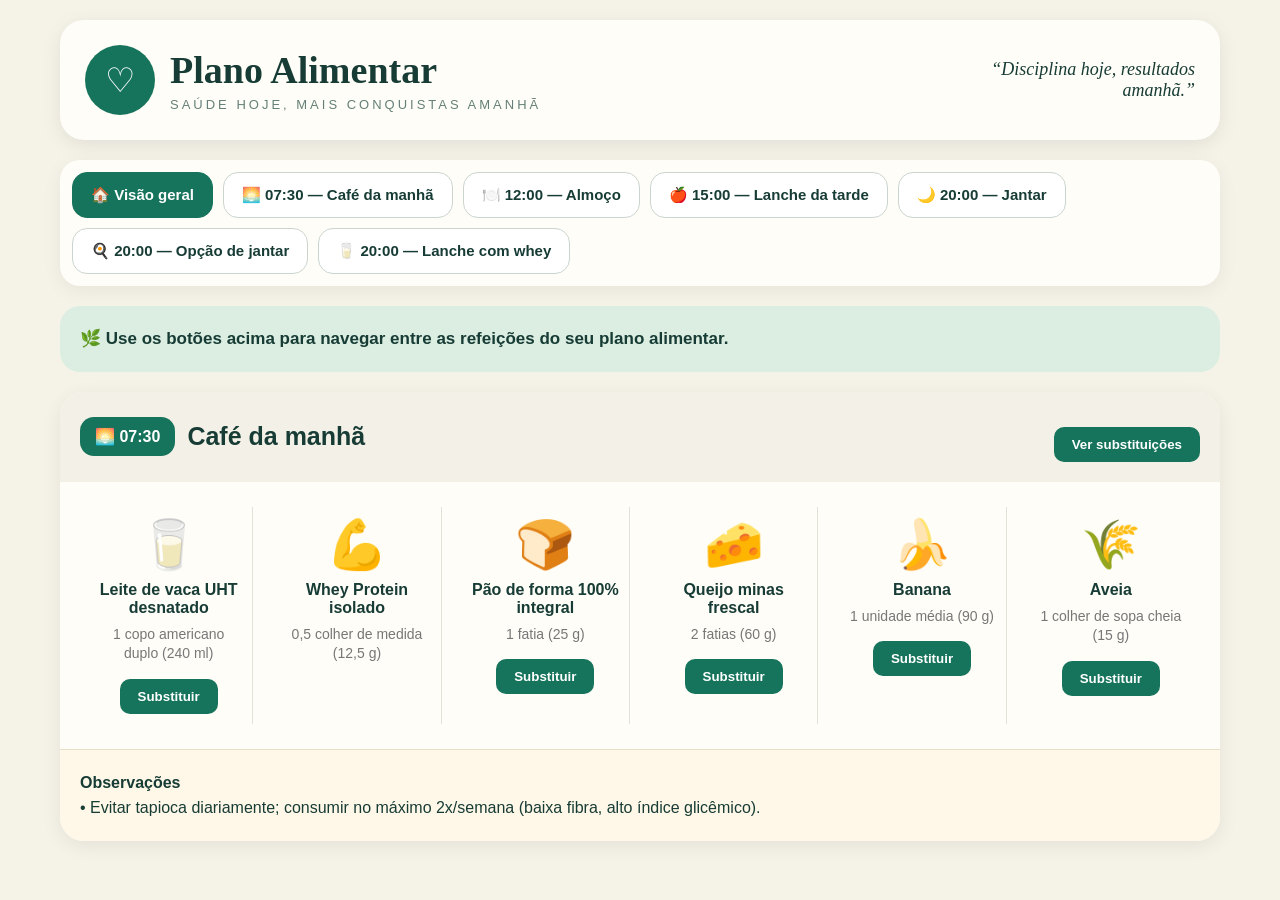
==== index.html @ 65375fa4 "Update print statement from 'Hello' to 'Goodbye'" ====
<!DOCTYPE html>
<html lang="pt-BR">
<head>
    <meta charset="UTF-8">

    <meta
        name="viewport"
        content="width=device-width, initial-scale=1.0"
    >

    <meta
        name="theme-color"
        content="#16745C"
    >

    <meta
        name="description"
        content="Plano alimentar interativo"
    >

    <title>Plano Alimentar</title>

    <link
        rel="manifest"
        href="manifest.webmanifest"
    >

    <link
        rel="icon"
        type="image/png"
        href="icons/icon-192.png"
    >

    <style>
        * {
            box-sizing: border-box;
            margin: 0;
            padding: 0;
        }

        body {
            font-family:
                Arial,
                Helvetica,
                sans-serif;

            background: #f5f3e8;
            color: #173c35;
            min-height: 100vh;
        }

        .container {
            width: 100%;
            max-width: 1200px;
            margin: 0 auto;
            padding: 20px;
        }

        header {
            background: #fffdf7;
            border-radius: 24px;
            padding: 25px;
            margin-bottom: 20px;

            display: flex;
            align-items: center;
            justify-content: space-between;

            gap: 20px;

            box-shadow:
                0 5px 20px rgba(0, 0, 0, 0.08);
        }

        .logo-area {
            display: flex;
            align-items: center;
            gap: 15px;
        }

        .logo {
            width: 70px;
            height: 70px;

            background: #16745c;
            color: white;

            border-radius: 50%;

            display: flex;
            align-items: center;
            justify-content: center;

            font-size: 34px;
        }

        .title h1 {
            font-family: Georgia, serif;
            font-size: 38px;
            color: #173c35;
        }

        .title p {
            margin-top: 5px;
            letter-spacing: 3px;
            color: #648078;
            font-size: 13px;
        }

        .phrase {
            max-width: 260px;
            text-align: right;

            font-family: Georgia, serif;
            font-style: italic;

            font-size: 18px;
            color: #173c35;
        }

        .menu {
            background: #fffdf7;
            border-radius: 20px;
            padding: 12px;

            display: flex;
            flex-wrap: wrap;
            gap: 10px;

            margin-bottom: 20px;

            box-shadow:
                0 5px 20px rgba(0, 0, 0, 0.06);
        }

        .menu button {
            border: 1px solid #cbd5cf;

            background: white;
            color: #173c35;

            padding: 13px 18px;

            border-radius: 15px;

            font-weight: bold;
            font-size: 15px;

            cursor: pointer;

            transition: 0.2s;
        }

        .menu button:hover {
            background: #e7f1eb;
        }

        .menu button.active {
            background: #16745c;
            color: white;
            border-color: #16745c;
        }

        .welcome {
            background: #dceee2;

            border-radius: 20px;

            padding: 20px;

            margin-bottom: 20px;

            font-size: 17px;
            font-weight: bold;

            line-height: 1.5;
        }

        .meal {
            background: #fffdf7;

            border-radius: 24px;

            overflow: hidden;

            box-shadow:
                0 5px 20px rgba(0, 0, 0, 0.07);
        }

        .meal-header {
            padding: 20px;

            background: #f3f1e7;

            display: flex;
            align-items: center;
            justify-content: space-between;

            gap: 15px;
        }

        .meal-title {
            display: flex;
            align-items: center;
            gap: 12px;
        }

        .time {
            background: #16745c;
            color: white;

            border-radius: 14px;

            padding: 10px 15px;

            font-weight: bold;
        }

        .meal-title h2 {
            font-size: 25px;
        }

        .meal-content {
            padding: 25px;

            display: grid;

            grid-template-columns:
                repeat(auto-fit, minmax(150px, 1fr));

            gap: 20px;
        }

        .food {
            text-align: center;

            border-right: 1px solid #e4e1d7;

            padding: 10px;
        }

        .food:last-child {
            border-right: none;
        }

        .food-icon {
            font-size: 48px;
            margin-bottom: 8px;
        }

        .food h3 {
            font-size: 16px;
            margin-bottom: 8px;
        }

        .food p {
            color: #777;
            font-size: 14px;
            line-height: 1.4;
        }

        .substitute {
            margin-top: 15px;

            border: none;

            background: #16745c;
            color: white;

            padding: 10px 18px;

            border-radius: 10px;

            cursor: pointer;

            font-weight: bold;
        }

        .observations {
            background: #fff8e8;

            padding: 20px;

            border-top: 1px solid #e8dfc8;

            line-height: 1.6;
        }

        @media (max-width: 700px) {

            .container {
                padding: 10px;
            }

            header {
                flex-direction: column;
                text-align: center;
            }

            .logo-area {
                flex-direction: column;
            }

            .phrase {
                text-align: center;
            }

            .title h1 {
                font-size: 30px;
            }

            .menu {
                overflow-x: auto;
                flex-wrap: nowrap;
            }

            .menu button {
                white-space: nowrap;
            }

            .meal-content {
                grid-template-columns: 1fr 1fr;
            }

            .food {
                border-right: none;
                border-bottom: 1px solid #e4e1d7;
                padding-bottom: 20px;
            }

            .food:last-child {
                border-bottom: none;
            }
        }
    </style>
</head>

<body>

<div class="container">

    <header>

        <div class="logo-area">

            <div class="logo">
                ♡
            </div>

            <div class="title">

                <h1>
                    Plano Alimentar
                </h1>

                <p>
                    SAÚDE HOJE, MAIS CONQUISTAS AMANHÃ
                </p>

            </div>

        </div>

        <div class="phrase">

            “Disciplina hoje,
            resultados amanhã.”

        </div>

    </header>


    <nav class="menu">

        <button class="active">
            🏠 Visão geral
        </button>

        <button>
            🌅 07:30 — Café da manhã
        </button>

        <button>
            🍽️ 12:00 — Almoço
        </button>

        <button>
            🍎 15:00 — Lanche da tarde
        </button>

        <button>
            🌙 20:00 — Jantar
        </button>

        <button>
            🍳 20:00 — Opção de jantar
        </button>

        <button>
            🥛 20:00 — Lanche com whey
        </button>

    </nav>


    <section class="welcome">

        🌿 Use os botões acima para navegar entre as
        refeições do seu plano alimentar.

    </section>


    <section class="meal">

        <div class="meal-header">

            <div class="meal-title">

                <span class="time">
                    🌅 07:30
                </span>

                <h2>
                    Café da manhã
                </h2>

            </div>

            <button class="substitute">
                Ver substituições
            </button>

        </div>


        <div class="meal-content">


            <div class="food">

                <div class="food-icon">
                    🥛
                </div>

                <h3>
                    Leite de vaca UHT desnatado
                </h3>

                <p>
                    1 copo americano duplo
                    (240 ml)
                </p>

                <button class="substitute">
                    Substituir
                </button>

            </div>


            <div class="food">

                <div class="food-icon">
                    💪
                </div>

                <h3>
                    Whey Protein isolado
                </h3>

                <p>
                    0,5 colher de medida
                    (12,5 g)
                </p>

            </div>


            <div class="food">

                <div class="food-icon">
                    🍞
                </div>

                <h3>
                    Pão de forma 100% integral
                </h3>

                <p>
                    1 fatia (25 g)
                </p>

                <button class="substitute">
                    Substituir
                </button>

            </div>


            <div class="food">

                <div class="food-icon">
                    🧀
                </div>

                <h3>
                    Queijo minas frescal
                </h3>

                <p>
                    2 fatias (60 g)
                </p>

                <button class="substitute">
                    Substituir
                </button>

            </div>


            <div class="food">

                <div class="food-icon">
                    🍌
                </div>

                <h3>
                    Banana
                </h3>

                <p>
                    1 unidade média
                    (90 g)
                </p>

                <button class="substitute">
                    Substituir
                </button>

            </div>


            <div class="food">

                <div class="food-icon">
                    🌾
                </div>

                <h3>
                    Aveia
                </h3>

                <p>
                    1 colher de sopa cheia
                    (15 g)
                </p>

                <button class="substitute">
                    Substituir
                </button>

            </div>

        </div>


        <div class="observations">

            <strong>
                Observações
            </strong>

            <p>
                • Evitar tapioca diariamente;
                consumir no máximo 2x/semana
                (baixa fibra, alto índice glicêmico).
            </p>

        </div>

    </section>

</div>


<script>

    // Registro básico do Service Worker
    // para transformar o site em PWA.

    if ("serviceWorker" in navigator) {

        window.addEventListener(
            "load",
            function () {

                navigator.serviceWorker
                    .register("sw.js")
                    .catch(
                        function (error) {

                            console.log(
                                "Erro ao registrar Service Worker:",
                                error
                            );

                        }
                    );

            }
        );

    }

</script>

</body>
</html>
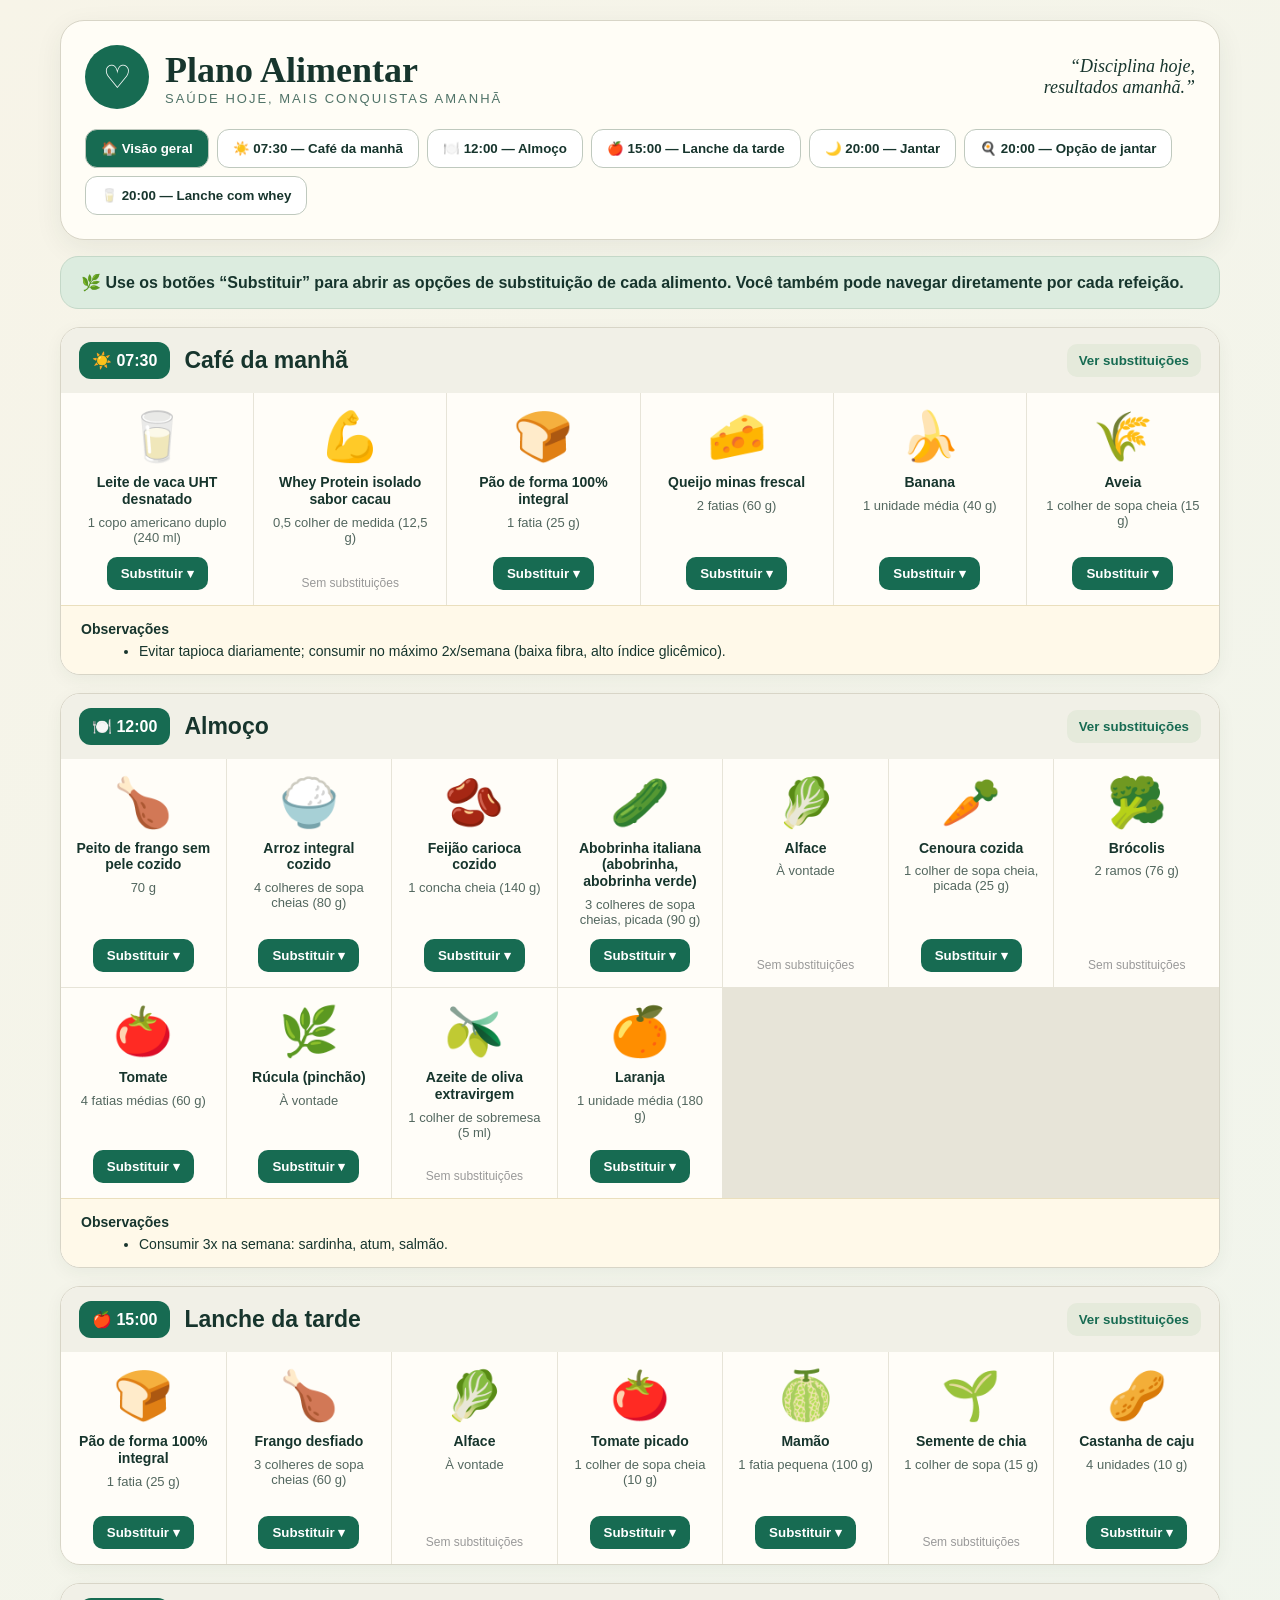
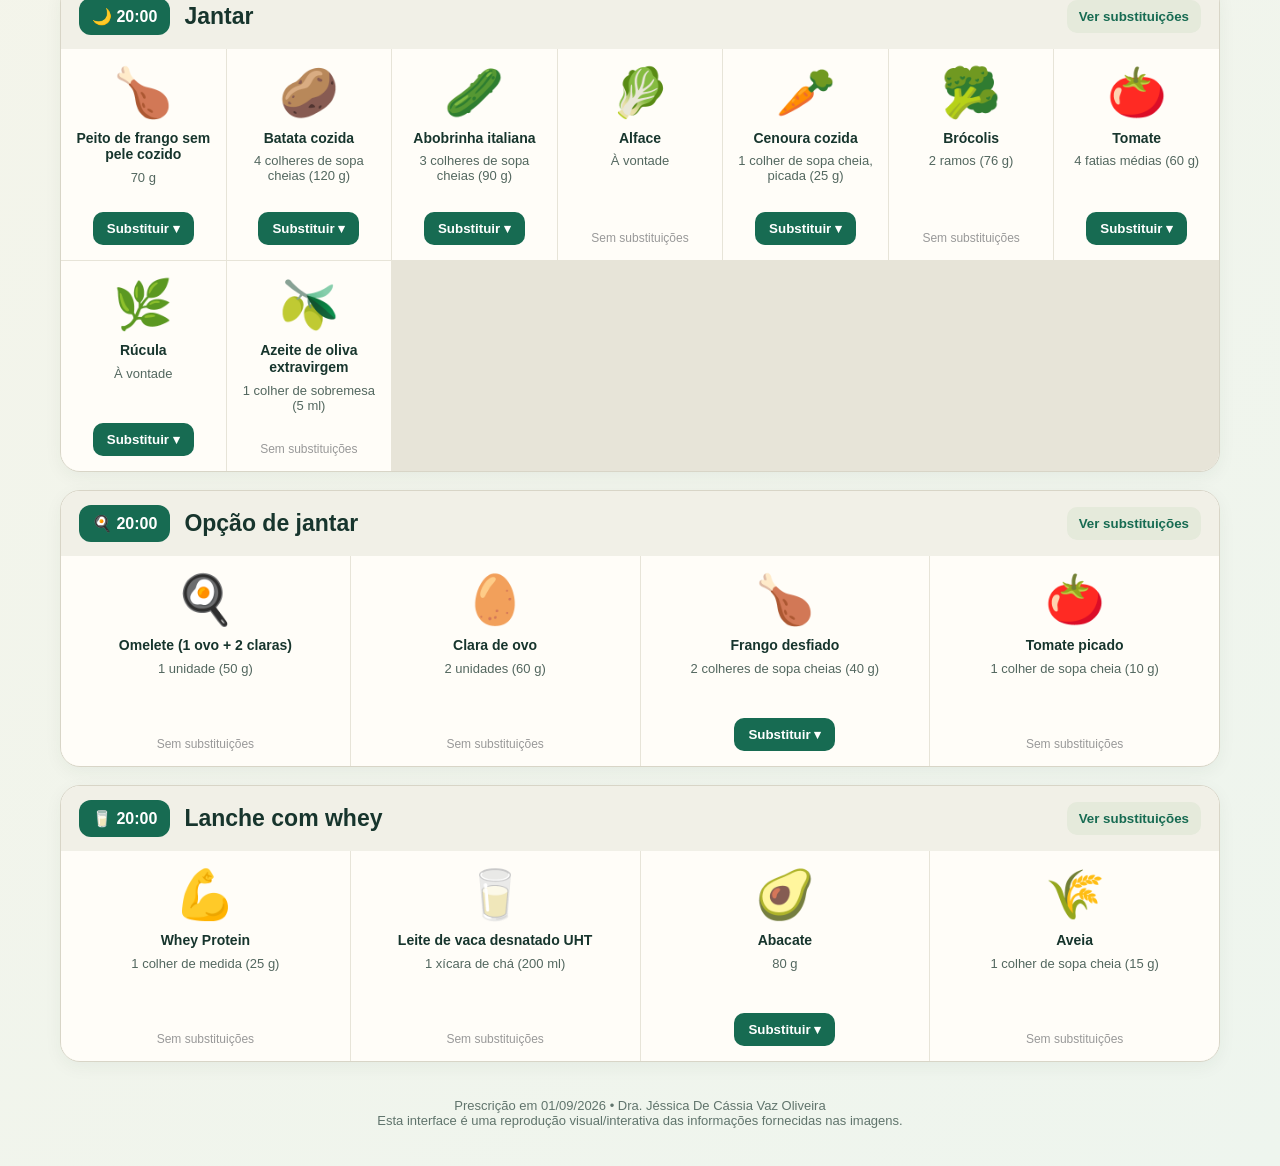
==== commit e39af05e: "Add files via upload" ====
--- a/index.html
+++ b/index.html
@@ -1,620 +1,343 @@
-<!DOCTYPE html>
+<!doctype html>
 <html lang="pt-BR">
 <head>
-    <meta charset="UTF-8">
+<meta charset="utf-8">
+<meta name="viewport" content="width=device-width,initial-scale=1">
+<title>Plano Alimentar Interativo</title>
+<style>
+:root{--green:#176b52;--green2:#2d8a6a;--cream:#f8f5e9;--beige:#eee8d6;--gold:#d99a12;--ink:#17352d;--line:#d8d5c7}
+*{box-sizing:border-box} body{margin:0;background:linear-gradient(135deg,#f7f4e8,#eef5ee);font-family:Arial,Helvetica,sans-serif;color:var(--ink)}
+.wrap{max-width:1200px;margin:auto;padding:20px}
+header{background:#fffdf6;border:1px solid var(--line);border-radius:24px;padding:24px;box-shadow:0 8px 28px #17352d12}
+.brand{display:flex;align-items:center;gap:16px} .logo{width:64px;height:64px;border-radius:50%;background:var(--green);color:white;display:grid;place-items:center;font-size:32px}
+h1{margin:0;font-family:Georgia,serif;font-size:36px} .sub{letter-spacing:2px;font-size:13px;color:#507368}
+.quote{margin-left:auto;text-align:right;font-family:Georgia,serif;font-size:18px;font-style:italic}
+nav{display:flex;gap:8px;flex-wrap:wrap;margin-top:20px} nav button{border:1px solid #bfc9be;background:#fff;border-radius:12px;padding:11px 15px;cursor:pointer;font-weight:700;color:var(--ink)} nav button.active,nav button:hover{background:var(--green);color:#fff}
+.hero{margin:16px 0;padding:16px 20px;border-radius:18px;background:#dcecdf;border:1px solid #c4d8c8;font-weight:700}
+.meal{margin:18px 0;background:#fffdf8;border:1px solid var(--line);border-radius:20px;overflow:hidden;box-shadow:0 5px 18px #17352d0d}
+.meal-head{display:flex;align-items:center;gap:14px;padding:14px 18px;background:#f1f0e7} .meal-head h2{margin:0;font-size:23px} .time{background:var(--green);color:white;border-radius:12px;padding:9px 13px;font-weight:800;white-space:nowrap} .expand{margin-left:auto;border:0;background:#e5eadb;padding:9px 12px;border-radius:10px;font-weight:700;color:var(--green);cursor:pointer}
+.foods{display:grid;grid-template-columns:repeat(auto-fit,minmax(155px,1fr));gap:1px;background:#e7e4d8} .food{background:#fffdf8;padding:15px;text-align:center;min-height:210px;display:flex;flex-direction:column;align-items:center}
+.food-icon{font-size:48px;height:58px;display:grid;place-items:center} .food-name{font-weight:800;font-size:14px;line-height:1.2;margin-top:8px} .food-qty{font-size:13px;color:#53675f;margin:7px 0 12px;min-height:30px}
+.swap{margin-top:auto;background:var(--green);color:white;border:0;border-radius:10px;padding:9px 14px;font-weight:800;cursor:pointer} .swap:hover{background:var(--green2)} .no-subs{margin-top:auto;color:#999;font-size:12px}
+.notes{padding:15px 20px;background:#fff9e9;border-top:1px solid #eadfbd;font-size:14px} .notes ul{margin:6px 0 0 18px}
+footer{padding:18px;text-align:center;color:#60746c;font-size:13px}
+.modal{display:none;position:fixed;inset:0;background:#0008;z-index:20;align-items:center;justify-content:center;padding:18px} .modal.show{display:flex}
+.modal-box{background:#fffdf8;max-width:600px;width:100%;border-radius:20px;padding:22px;box-shadow:0 20px 60px #0005;max-height:85vh;overflow:auto} .modal-box h3{margin-top:0} .close{float:right;border:0;background:#eee;border-radius:50%;width:34px;height:34px;font-size:18px;cursor:pointer} .subitem{padding:12px;border-bottom:1px solid #e4e0d5} .subitem:last-child{border-bottom:0}
+@media(max-width:700px){.wrap{padding:10px} h1{font-size:27px} .quote{display:none} .meal-head{align-items:flex-start;flex-wrap:wrap} .expand{margin-left:0} .foods{grid-template-columns:repeat(2,1fr)}}
+</style>
 
-    <meta
-        name="viewport"
-        content="width=device-width, initial-scale=1.0"
-    >
-
-    <meta
-        name="theme-color"
-        content="#16745C"
-    >
-
-    <meta
-        name="description"
-        content="Plano alimentar interativo"
-    >
-
-    <title>Plano Alimentar</title>
-
-    <link
-        rel="manifest"
-        href="manifest.webmanifest"
-    >
-
-    <link
-        rel="icon"
-        type="image/png"
-        href="icons/icon-192.png"
-    >
-
-    <style>
-        * {
-            box-sizing: border-box;
-            margin: 0;
-            padding: 0;
-        }
-
-        body {
-            font-family:
-                Arial,
-                Helvetica,
-                sans-serif;
-
-            background: #f5f3e8;
-            color: #173c35;
-            min-height: 100vh;
-        }
-
-        .container {
-            width: 100%;
-            max-width: 1200px;
-            margin: 0 auto;
-            padding: 20px;
-        }
-
-        header {
-            background: #fffdf7;
-            border-radius: 24px;
-            padding: 25px;
-            margin-bottom: 20px;
-
-            display: flex;
-            align-items: center;
-            justify-content: space-between;
-
-            gap: 20px;
-
-            box-shadow:
-                0 5px 20px rgba(0, 0, 0, 0.08);
-        }
-
-        .logo-area {
-            display: flex;
-            align-items: center;
-            gap: 15px;
-        }
-
-        .logo {
-            width: 70px;
-            height: 70px;
-
-            background: #16745c;
-            color: white;
-
-            border-radius: 50%;
-
-            display: flex;
-            align-items: center;
-            justify-content: center;
-
-            font-size: 34px;
-        }
-
-        .title h1 {
-            font-family: Georgia, serif;
-            font-size: 38px;
-            color: #173c35;
-        }
-
-        .title p {
-            margin-top: 5px;
-            letter-spacing: 3px;
-            color: #648078;
-            font-size: 13px;
-        }
-
-        .phrase {
-            max-width: 260px;
-            text-align: right;
-
-            font-family: Georgia, serif;
-            font-style: italic;
-
-            font-size: 18px;
-            color: #173c35;
-        }
-
-        .menu {
-            background: #fffdf7;
-            border-radius: 20px;
-            padding: 12px;
-
-            display: flex;
-            flex-wrap: wrap;
-            gap: 10px;
-
-            margin-bottom: 20px;
-
-            box-shadow:
-                0 5px 20px rgba(0, 0, 0, 0.06);
-        }
-
-        .menu button {
-            border: 1px solid #cbd5cf;
-
-            background: white;
-            color: #173c35;
-
-            padding: 13px 18px;
-
-            border-radius: 15px;
-
-            font-weight: bold;
-            font-size: 15px;
-
-            cursor: pointer;
-
-            transition: 0.2s;
-        }
-
-        .menu button:hover {
-            background: #e7f1eb;
-        }
-
-        .menu button.active {
-            background: #16745c;
-            color: white;
-            border-color: #16745c;
-        }
-
-        .welcome {
-            background: #dceee2;
-
-            border-radius: 20px;
-
-            padding: 20px;
-
-            margin-bottom: 20px;
-
-            font-size: 17px;
-            font-weight: bold;
-
-            line-height: 1.5;
-        }
-
-        .meal {
-            background: #fffdf7;
-
-            border-radius: 24px;
-
-            overflow: hidden;
-
-            box-shadow:
-                0 5px 20px rgba(0, 0, 0, 0.07);
-        }
-
-        .meal-header {
-            padding: 20px;
-
-            background: #f3f1e7;
-
-            display: flex;
-            align-items: center;
-            justify-content: space-between;
-
-            gap: 15px;
-        }
-
-        .meal-title {
-            display: flex;
-            align-items: center;
-            gap: 12px;
-        }
-
-        .time {
-            background: #16745c;
-            color: white;
-
-            border-radius: 14px;
-
-            padding: 10px 15px;
-
-            font-weight: bold;
-        }
-
-        .meal-title h2 {
-            font-size: 25px;
-        }
-
-        .meal-content {
-            padding: 25px;
-
-            display: grid;
-
-            grid-template-columns:
-                repeat(auto-fit, minmax(150px, 1fr));
-
-            gap: 20px;
-        }
-
-        .food {
-            text-align: center;
-
-            border-right: 1px solid #e4e1d7;
-
-            padding: 10px;
-        }
-
-        .food:last-child {
-            border-right: none;
-        }
-
-        .food-icon {
-            font-size: 48px;
-            margin-bottom: 8px;
-        }
-
-        .food h3 {
-            font-size: 16px;
-            margin-bottom: 8px;
-        }
-
-        .food p {
-            color: #777;
-            font-size: 14px;
-            line-height: 1.4;
-        }
-
-        .substitute {
-            margin-top: 15px;
-
-            border: none;
-
-            background: #16745c;
-            color: white;
-
-            padding: 10px 18px;
-
-            border-radius: 10px;
-
-            cursor: pointer;
-
-            font-weight: bold;
-        }
-
-        .observations {
-            background: #fff8e8;
-
-            padding: 20px;
-
-            border-top: 1px solid #e8dfc8;
-
-            line-height: 1.6;
-        }
-
-        @media (max-width: 700px) {
-
-            .container {
-                padding: 10px;
-            }
-
-            header {
-                flex-direction: column;
-                text-align: center;
-            }
-
-            .logo-area {
-                flex-direction: column;
-            }
-
-            .phrase {
-                text-align: center;
-            }
-
-            .title h1 {
-                font-size: 30px;
-            }
-
-            .menu {
-                overflow-x: auto;
-                flex-wrap: nowrap;
-            }
-
-            .menu button {
-                white-space: nowrap;
-            }
-
-            .meal-content {
-                grid-template-columns: 1fr 1fr;
-            }
-
-            .food {
-                border-right: none;
-                border-bottom: 1px solid #e4e1d7;
-                padding-bottom: 20px;
-            }
-
-            .food:last-child {
-                border-bottom: none;
-            }
-        }
-    </style>
-</head>
-
+<style>
+@media(max-width:700px){
+  .meal-head{position:relative!important;top:auto!important}
+  .foods{position:relative;z-index:1}
+  .food-icon{flex-shrink:0}
+  .food-name{display:block;min-height:30px}
+  .food-qty{display:block}
+}
+</style>
+<link rel="manifest" href="./manifest.webmanifest"><meta name="theme-color" content="#176b52"><meta name="mobile-web-app-capable" content="yes"><meta name="apple-mobile-web-app-capable" content="yes"><meta name="apple-mobile-web-app-title" content="Plano Alimentar"><link rel="apple-touch-icon" href="./icons/icon-192.png"></head>
 <body>
-
-<div class="container">
-
-    <header>
-
-        <div class="logo-area">
-
-            <div class="logo">
-                ♡
-            </div>
-
-            <div class="title">
-
-                <h1>
-                    Plano Alimentar
-                </h1>
-
-                <p>
-                    SAÚDE HOJE, MAIS CONQUISTAS AMANHÃ
-                </p>
-
-            </div>
-
-        </div>
-
-        <div class="phrase">
-
-            “Disciplina hoje,
-            resultados amanhã.”
-
-        </div>
-
-    </header>
-
-
-    <nav class="menu">
-
-        <button class="active">
-            🏠 Visão geral
-        </button>
-
-        <button>
-            🌅 07:30 — Café da manhã
-        </button>
-
-        <button>
-            🍽️ 12:00 — Almoço
-        </button>
-
-        <button>
-            🍎 15:00 — Lanche da tarde
-        </button>
-
-        <button>
-            🌙 20:00 — Jantar
-        </button>
-
-        <button>
-            🍳 20:00 — Opção de jantar
-        </button>
-
-        <button>
-            🥛 20:00 — Lanche com whey
-        </button>
-
-    </nav>
-
-
-    <section class="welcome">
-
-        🌿 Use os botões acima para navegar entre as
-        refeições do seu plano alimentar.
-
-    </section>
-
-
-    <section class="meal">
-
-        <div class="meal-header">
-
-            <div class="meal-title">
-
-                <span class="time">
-                    🌅 07:30
-                </span>
-
-                <h2>
-                    Café da manhã
-                </h2>
-
-            </div>
-
-            <button class="substitute">
-                Ver substituições
-            </button>
-
-        </div>
-
-
-        <div class="meal-content">
-
-
-            <div class="food">
-
-                <div class="food-icon">
-                    🥛
-                </div>
-
-                <h3>
-                    Leite de vaca UHT desnatado
-                </h3>
-
-                <p>
-                    1 copo americano duplo
-                    (240 ml)
-                </p>
-
-                <button class="substitute">
-                    Substituir
-                </button>
-
-            </div>
-
-
-            <div class="food">
-
-                <div class="food-icon">
-                    💪
-                </div>
-
-                <h3>
-                    Whey Protein isolado
-                </h3>
-
-                <p>
-                    0,5 colher de medida
-                    (12,5 g)
-                </p>
-
-            </div>
-
-
-            <div class="food">
-
-                <div class="food-icon">
-                    🍞
-                </div>
-
-                <h3>
-                    Pão de forma 100% integral
-                </h3>
-
-                <p>
-                    1 fatia (25 g)
-                </p>
-
-                <button class="substitute">
-                    Substituir
-                </button>
-
-            </div>
-
-
-            <div class="food">
-
-                <div class="food-icon">
-                    🧀
-                </div>
-
-                <h3>
-                    Queijo minas frescal
-                </h3>
-
-                <p>
-                    2 fatias (60 g)
-                </p>
-
-                <button class="substitute">
-                    Substituir
-                </button>
-
-            </div>
-
-
-            <div class="food">
-
-                <div class="food-icon">
-                    🍌
-                </div>
-
-                <h3>
-                    Banana
-                </h3>
-
-                <p>
-                    1 unidade média
-                    (90 g)
-                </p>
-
-                <button class="substitute">
-                    Substituir
-                </button>
-
-            </div>
-
-
-            <div class="food">
-
-                <div class="food-icon">
-                    🌾
-                </div>
-
-                <h3>
-                    Aveia
-                </h3>
-
-                <p>
-                    1 colher de sopa cheia
-                    (15 g)
-                </p>
-
-                <button class="substitute">
-                    Substituir
-                </button>
-
-            </div>
-
-        </div>
-
-
-        <div class="observations">
-
-            <strong>
-                Observações
-            </strong>
-
-            <p>
-                • Evitar tapioca diariamente;
-                consumir no máximo 2x/semana
-                (baixa fibra, alto índice glicêmico).
-            </p>
-
-        </div>
-
-    </section>
-
+<div class="wrap">
+<header>
+  <div class="brand"><div class="logo">♡</div><div><h1>Plano Alimentar</h1><div class="sub">SAÚDE HOJE, MAIS CONQUISTAS AMANHÃ</div></div><div class="quote">“Disciplina hoje,<br>resultados amanhã.”</div></div>
+  <nav id="nav"></nav>
+</header>
+<div class="hero">🌿 <b>Use os botões “Substituir”</b> para abrir as opções de substituição de cada alimento. Você também pode navegar diretamente por cada refeição.</div>
+<div id="content">
+    <section class="meal" id="cafe">
+      <div class="meal-head"><div class="time">☀️ 07:30</div><h2>Café da manhã</h2><button class="expand" onclick="scrollToMeal('cafe')">Ver substituições</button></div>
+      <div class="foods">
+        <article class="food">
+          <div class="food-icon">🥛</div>
+          <div class="food-name">Leite de vaca UHT desnatado</div>
+          <div class="food-qty">1 copo americano duplo (240 ml)</div>
+          <button class="swap" data-subs='[&quot;Leite de vaca UHT desnatado — 1 copo americano duplo (480 ml)&quot;, &quot;Ricota — 2 fatias médias (60 g)&quot;]' onclick="showSubs(this)">Substituir ▾</button>
+        </article>
+        <article class="food">
+          <div class="food-icon">💪</div>
+          <div class="food-name">Whey Protein isolado sabor cacau</div>
+          <div class="food-qty">0,5 colher de medida (12,5 g)</div>
+          <span class="no-subs">Sem substituições</span>
+        </article>
+        <article class="food">
+          <div class="food-icon">🍞</div>
+          <div class="food-name">Pão de forma 100% integral</div>
+          <div class="food-qty">1 fatia (25 g)</div>
+          <button class="swap" data-subs='[&quot;Tapioca — 2 colheres de sopa (34 g)&quot;, &quot;Pão francês (pão de sal/pão carequinha) — 0,5 unidade (25 g)&quot;]' onclick="showSubs(this)">Substituir ▾</button>
+        </article>
+        <article class="food">
+          <div class="food-icon">🧀</div>
+          <div class="food-name">Queijo minas frescal</div>
+          <div class="food-qty">2 fatias (60 g)</div>
+          <button class="swap" data-subs='[&quot;Leite de vaca desnatado UHT — 2 copos americanos duplos (480 ml)&quot;, &quot;Queijo cottage (1% de gordura) — 2 fatias (74 g)&quot;, &quot;Ricota — 2 fatias médias (60 g)&quot;, &quot;Queijo muçarela/mussarela light — 2 fatias médias (40 g)&quot;]' onclick="showSubs(this)">Substituir ▾</button>
+        </article>
+        <article class="food">
+          <div class="food-icon">🍌</div>
+          <div class="food-name">Banana</div>
+          <div class="food-qty">1 unidade média (40 g)</div>
+          <button class="swap" data-subs='[&quot;Mamão — 1 fatia pequena (100 g)&quot;, &quot;Abacaxi — 1 fatia média (75 g)&quot;, &quot;Morango — 10 unidades médias (120 g)&quot;, &quot;Kiwi — 1 unidade (75 g)&quot;, &quot;Maçã Argentina — 1 unidade pequena (80 g)&quot;]' onclick="showSubs(this)">Substituir ▾</button>
+        </article>
+        <article class="food">
+          <div class="food-icon">🌾</div>
+          <div class="food-name">Aveia</div>
+          <div class="food-qty">1 colher de sopa cheia (15 g)</div>
+          <button class="swap" data-subs='[&quot;Semente de chia — 1 colher de sopa cheia (15 g)&quot;, &quot;Granola sem açúcar — 1 colher de sopa (10 g)&quot;]' onclick="showSubs(this)">Substituir ▾</button>
+        </article></div>
+      <div class="notes"><b>Observações</b><ul><li>Evitar tapioca diariamente; consumir no máximo 2x/semana (baixa fibra, alto índice glicêmico).</li></ul></div>
+    </section>
+    <section class="meal" id="almoco">
+      <div class="meal-head"><div class="time">🍽️ 12:00</div><h2>Almoço</h2><button class="expand" onclick="scrollToMeal('almoco')">Ver substituições</button></div>
+      <div class="foods">
+        <article class="food">
+          <div class="food-icon">🍗</div>
+          <div class="food-name">Peito de frango sem pele cozido</div>
+          <div class="food-qty">70 g</div>
+          <button class="swap" data-subs='[&quot;Atum cozido — 1 posta média (100 g)&quot;, &quot;Filé de peixe cozido — 1 filé médio (120 g)&quot;, &quot;Salmão cozido — 70 g&quot;, &quot;Filé de frango grelhado — 70 g&quot;, &quot;Carne suína — 100 g&quot;, &quot;Carne moída refogada — 2 colheres de sopa cheias (50 g)&quot;, &quot;Carne cozida — 100 g&quot;, &quot;Carne moída refogada — 2 colheres de sopa cheias (50 g)&quot;, &quot;Sardinha assada — 1 fatia média (60 g)&quot;]' onclick="showSubs(this)">Substituir ▾</button>
+        </article>
+        <article class="food">
+          <div class="food-icon">🍚</div>
+          <div class="food-name">Arroz integral cozido</div>
+          <div class="food-qty">4 colheres de sopa cheias (80 g)</div>
+          <button class="swap" data-subs='[&quot;Macarrão integral cozido — 2 colheres de servir cheias (100 g)&quot;, &quot;Arroz branco cozido — 4 colheres de sopa cheias (100 g)&quot;, &quot;Mandioca (aipim, macaxeira, mandioca) cozida — 2 colheres de sopa cheias (60 g)&quot;, &quot;Batata baroa (mandioquinha, batata salsa, cenoura amarela) — 8 colheres de sopa cheias (160 g)&quot;]' onclick="showSubs(this)">Substituir ▾</button>
+        </article>
+        <article class="food">
+          <div class="food-icon">🫘</div>
+          <div class="food-name">Feijão carioca cozido</div>
+          <div class="food-qty">1 concha cheia (140 g)</div>
+          <button class="swap" data-subs='[&quot;Feijão preto cozido — 1,8 colher de servir cheia (61,3 g)&quot;, &quot;Feijão branco cozido — 1,8 colher de sopa cheia (29,8 g)&quot;, &quot;Feijão fradinho cozido — 1,8 colher de servir cheia (61,3 g)&quot;, &quot;Lentilha cozida — 1,8 colher de servir cheia (61,3 g)&quot;, &quot;Grão-de-bico cozido — 1,8 colher de sopa (42 g)&quot;]' onclick="showSubs(this)">Substituir ▾</button>
+        </article>
+        <article class="food">
+          <div class="food-icon">🥒</div>
+          <div class="food-name">Abobrinha italiana (abobrinha, abobrinha verde)</div>
+          <div class="food-qty">3 colheres de sopa cheias, picada (90 g)</div>
+          <button class="swap" data-subs='[&quot;Abóbora cabotian (japonesa) — 1 colher de sopa cheia, picada (36 g)&quot;, &quot;Abóbora moranga — 3 colheres de sopa cheias, picada (108 g)&quot;, &quot;Beterraba — 1 colher de sopa cheia (25 g)&quot;, &quot;Berinjela — 6 colheres de sopa cheias (60 g)&quot;]' onclick="showSubs(this)">Substituir ▾</button>
+        </article>
+        <article class="food">
+          <div class="food-icon">🥬</div>
+          <div class="food-name">Alface</div>
+          <div class="food-qty">À vontade</div>
+          <span class="no-subs">Sem substituições</span>
+        </article>
+        <article class="food">
+          <div class="food-icon">🥕</div>
+          <div class="food-name">Cenoura cozida</div>
+          <div class="food-qty">1 colher de sopa cheia, picada (25 g)</div>
+          <button class="swap" data-subs='[&quot;Beterraba cozida — 1 fatia pequena (6 g)&quot;, &quot;Berinjela cozida — 1 colher de sopa cheia (25 g)&quot;, &quot;Cebola branca cozida — 1 colher de sopa cheia, picada (10 g)&quot;, &quot;Couve-flor cozida — 1 ramo pequeno (30 g)&quot;]' onclick="showSubs(this)">Substituir ▾</button>
+        </article>
+        <article class="food">
+          <div class="food-icon">🥦</div>
+          <div class="food-name">Brócolis</div>
+          <div class="food-qty">2 ramos (76 g)</div>
+          <span class="no-subs">Sem substituições</span>
+        </article>
+        <article class="food">
+          <div class="food-icon">🍅</div>
+          <div class="food-name">Tomate</div>
+          <div class="food-qty">4 fatias médias (60 g)</div>
+          <button class="swap" data-subs='[&quot;Tomate-cereja — 5 unidades (50 g)&quot;, &quot;Pepino — 2 colheres de sopa picado (58 g)&quot;, &quot;Pimentão amarelo — 4 fatias (28 g)&quot;, &quot;Pimentão verde — 4 fatias (20 g)&quot;]' onclick="showSubs(this)">Substituir ▾</button>
+        </article>
+        <article class="food">
+          <div class="food-icon">🌿</div>
+          <div class="food-name">Rúcula (pinchão)</div>
+          <div class="food-qty">À vontade</div>
+          <button class="swap" data-subs='[&quot;Agrião (agrião d&#x27;água) — à vontade&quot;, &quot;Repolho roxo cru — à vontade&quot;, &quot;Almeirão — à vontade&quot;]' onclick="showSubs(this)">Substituir ▾</button>
+        </article>
+        <article class="food">
+          <div class="food-icon">🫒</div>
+          <div class="food-name">Azeite de oliva extravirgem</div>
+          <div class="food-qty">1 colher de sobremesa (5 ml)</div>
+          <span class="no-subs">Sem substituições</span>
+        </article>
+        <article class="food">
+          <div class="food-icon">🍊</div>
+          <div class="food-name">Laranja</div>
+          <div class="food-qty">1 unidade média (180 g)</div>
+          <button class="swap" data-subs='[&quot;Kiwi — 2 unidades (150 g)&quot;, &quot;Banana — 1 unidade grande (55 g)&quot;, &quot;Pera — 1 unidade grande (190 g)&quot;, &quot;Mexerica murcote — 1 unidade média (135 g)&quot;]' onclick="showSubs(this)">Substituir ▾</button>
+        </article></div>
+      <div class="notes"><b>Observações</b><ul><li>Consumir 3x na semana: sardinha, atum, salmão.</li></ul></div>
+    </section>
+    <section class="meal" id="lanche">
+      <div class="meal-head"><div class="time">🍎 15:00</div><h2>Lanche da tarde</h2><button class="expand" onclick="scrollToMeal('lanche')">Ver substituições</button></div>
+      <div class="foods">
+        <article class="food">
+          <div class="food-icon">🍞</div>
+          <div class="food-name">Pão de forma 100% integral</div>
+          <div class="food-qty">1 fatia (25 g)</div>
+          <button class="swap" data-subs='[&quot;Tapioca — 2 colheres de sopa (34 g)&quot;, &quot;Pão francês — 0,5 unidade (25 g)&quot;]' onclick="showSubs(this)">Substituir ▾</button>
+        </article>
+        <article class="food">
+          <div class="food-icon">🍗</div>
+          <div class="food-name">Frango desfiado</div>
+          <div class="food-qty">3 colheres de sopa cheias (60 g)</div>
+          <button class="swap" data-subs='[&quot;Atum — 60 g&quot;, &quot;Sardinha — 60 g&quot;, &quot;Patinho moído — 90 g&quot;]' onclick="showSubs(this)">Substituir ▾</button>
+        </article>
+        <article class="food">
+          <div class="food-icon">🥬</div>
+          <div class="food-name">Alface</div>
+          <div class="food-qty">À vontade</div>
+          <span class="no-subs">Sem substituições</span>
+        </article>
+        <article class="food">
+          <div class="food-icon">🍅</div>
+          <div class="food-name">Tomate picado</div>
+          <div class="food-qty">1 colher de sopa cheia (10 g)</div>
+          <button class="swap" data-subs='[&quot;Tomate-cereja — 5 unidades (50 g)&quot;, &quot;Pepino — 2 colheres de sopa picado (58 g)&quot;, &quot;Pimentão amarelo — 4 fatias (28 g)&quot;, &quot;Pimentão verde — 4 fatias (20 g)&quot;]' onclick="showSubs(this)">Substituir ▾</button>
+        </article>
+        <article class="food">
+          <div class="food-icon">🍈</div>
+          <div class="food-name">Mamão</div>
+          <div class="food-qty">1 fatia pequena (100 g)</div>
+          <button class="swap" data-subs='[&quot;Maçã Argentina — 1 unidade pequena (80 g)&quot;, &quot;Pera — 1 unidade média (110 g)&quot;, &quot;Goiaba vermelha — 1 unidade pequena (105 g)&quot;, &quot;Morango — 10 unidades médias (120 g)&quot;, &quot;Banana — 1 unidade média (40 g)&quot;]' onclick="showSubs(this)">Substituir ▾</button>
+        </article>
+        <article class="food">
+          <div class="food-icon">🌱</div>
+          <div class="food-name">Semente de chia</div>
+          <div class="food-qty">1 colher de sopa (15 g)</div>
+          <span class="no-subs">Sem substituições</span>
+        </article>
+        <article class="food">
+          <div class="food-icon">🥜</div>
+          <div class="food-name">Castanha de caju</div>
+          <div class="food-qty">4 unidades (10 g)</div>
+          <button class="swap" data-subs='[&quot;Castanha do Brasil (castanha do Pará/castanha da Amazônia) — 2 unidades (8 g)&quot;, &quot;Amêndoa — 8 unidades (8 g)&quot;, &quot;Noz — 2 unidades (10 g)&quot;]' onclick="showSubs(this)">Substituir ▾</button>
+        </article></div>
+      
+    </section>
+    <section class="meal" id="jantar">
+      <div class="meal-head"><div class="time">🌙 20:00</div><h2>Jantar</h2><button class="expand" onclick="scrollToMeal('jantar')">Ver substituições</button></div>
+      <div class="foods">
+        <article class="food">
+          <div class="food-icon">🍗</div>
+          <div class="food-name">Peito de frango sem pele cozido</div>
+          <div class="food-qty">70 g</div>
+          <button class="swap" data-subs='[&quot;Atum cozido — 1 posta média (100 g)&quot;, &quot;Filé de peixe cozido — 1 filé pequeno (100 g)&quot;, &quot;Salmão cozido — 1 filé médio (100 g)&quot;, &quot;Filé mignon grelhado — 70 g&quot;, &quot;Carne cozida — 100 g&quot;, &quot;Carne moída refogada — 2 colheres de sopa cheias (50 g)&quot;, &quot;Sardinha assada — 1 fatia média (60 g)&quot;]' onclick="showSubs(this)">Substituir ▾</button>
+        </article>
+        <article class="food">
+          <div class="food-icon">🥔</div>
+          <div class="food-name">Batata cozida</div>
+          <div class="food-qty">4 colheres de sopa cheias (120 g)</div>
+          <button class="swap" data-subs='[&quot;Arroz branco cozido — 4 colheres de sopa cheias (80 g)&quot;, &quot;Arroz integral cozido — 4 colheres de sopa cheias (80 g)&quot;, &quot;Mandioca — 4 colheres de sopa cheias (140 g)&quot;, &quot;Batata baroa — 8 colheres de sopa cheias (160 g)&quot;]' onclick="showSubs(this)">Substituir ▾</button>
+        </article>
+        <article class="food">
+          <div class="food-icon">🥒</div>
+          <div class="food-name">Abobrinha italiana</div>
+          <div class="food-qty">3 colheres de sopa cheias (90 g)</div>
+          <button class="swap" data-subs='[&quot;Abóbora cabotian — 1 colher de sopa cheia, picada (36 g)&quot;, &quot;Abóbora moranga — 3 colheres de sopa cheias, picada (108 g)&quot;, &quot;Beterraba — 1 colher de sopa cheia (25 g)&quot;, &quot;Berinjela — 6 colheres de sopa cheias (60 g)&quot;]' onclick="showSubs(this)">Substituir ▾</button>
+        </article>
+        <article class="food">
+          <div class="food-icon">🥬</div>
+          <div class="food-name">Alface</div>
+          <div class="food-qty">À vontade</div>
+          <span class="no-subs">Sem substituições</span>
+        </article>
+        <article class="food">
+          <div class="food-icon">🥕</div>
+          <div class="food-name">Cenoura cozida</div>
+          <div class="food-qty">1 colher de sopa cheia, picada (25 g)</div>
+          <button class="swap" data-subs='[&quot;Beterraba cozida — 1 fatia pequena (6 g)&quot;, &quot;Berinjela cozida — 1 colher de sopa cheia (25 g)&quot;, &quot;Cebola branca cozida — 1 colher de sopa cheia, picada (10 g)&quot;, &quot;Couve-flor cozida — 1 ramo pequeno (30 g)&quot;]' onclick="showSubs(this)">Substituir ▾</button>
+        </article>
+        <article class="food">
+          <div class="food-icon">🥦</div>
+          <div class="food-name">Brócolis</div>
+          <div class="food-qty">2 ramos (76 g)</div>
+          <span class="no-subs">Sem substituições</span>
+        </article>
+        <article class="food">
+          <div class="food-icon">🍅</div>
+          <div class="food-name">Tomate</div>
+          <div class="food-qty">4 fatias médias (60 g)</div>
+          <button class="swap" data-subs='[&quot;Tomate-cereja — 5 unidades (50 g)&quot;, &quot;Pepino — 2 colheres de sopa picado (58 g)&quot;, &quot;Pimentão amarelo — 4 fatias (28 g)&quot;, &quot;Pimentão verde — 4 fatias (20 g)&quot;]' onclick="showSubs(this)">Substituir ▾</button>
+        </article>
+        <article class="food">
+          <div class="food-icon">🌿</div>
+          <div class="food-name">Rúcula</div>
+          <div class="food-qty">À vontade</div>
+          <button class="swap" data-subs='[&quot;Agrião — à vontade&quot;, &quot;Repolho roxo cru — à vontade&quot;, &quot;Almeirão — à vontade&quot;]' onclick="showSubs(this)">Substituir ▾</button>
+        </article>
+        <article class="food">
+          <div class="food-icon">🫒</div>
+          <div class="food-name">Azeite de oliva extravirgem</div>
+          <div class="food-qty">1 colher de sobremesa (5 ml)</div>
+          <span class="no-subs">Sem substituições</span>
+        </article></div>
+      
+    </section>
+    <section class="meal" id="opcao">
+      <div class="meal-head"><div class="time">🍳 20:00</div><h2>Opção de jantar</h2><button class="expand" onclick="scrollToMeal('opcao')">Ver substituições</button></div>
+      <div class="foods">
+        <article class="food">
+          <div class="food-icon">🍳</div>
+          <div class="food-name">Omelete (1 ovo + 2 claras)</div>
+          <div class="food-qty">1 unidade (50 g)</div>
+          <span class="no-subs">Sem substituições</span>
+        </article>
+        <article class="food">
+          <div class="food-icon">🥚</div>
+          <div class="food-name">Clara de ovo</div>
+          <div class="food-qty">2 unidades (60 g)</div>
+          <span class="no-subs">Sem substituições</span>
+        </article>
+        <article class="food">
+          <div class="food-icon">🍗</div>
+          <div class="food-name">Frango desfiado</div>
+          <div class="food-qty">2 colheres de sopa cheias (40 g)</div>
+          <button class="swap" data-subs='[&quot;Queijo muçarela/mussarela — 2 fatias médias (40 g)&quot;, &quot;Carne moída refogada — 2 colheres de sopa cheias (50 g)&quot;]' onclick="showSubs(this)">Substituir ▾</button>
+        </article>
+        <article class="food">
+          <div class="food-icon">🍅</div>
+          <div class="food-name">Tomate picado</div>
+          <div class="food-qty">1 colher de sopa cheia (10 g)</div>
+          <span class="no-subs">Sem substituições</span>
+        </article></div>
+      
+    </section>
+    <section class="meal" id="whey">
+      <div class="meal-head"><div class="time">🥛 20:00</div><h2>Lanche com whey</h2><button class="expand" onclick="scrollToMeal('whey')">Ver substituições</button></div>
+      <div class="foods">
+        <article class="food">
+          <div class="food-icon">💪</div>
+          <div class="food-name">Whey Protein</div>
+          <div class="food-qty">1 colher de medida (25 g)</div>
+          <span class="no-subs">Sem substituições</span>
+        </article>
+        <article class="food">
+          <div class="food-icon">🥛</div>
+          <div class="food-name">Leite de vaca desnatado UHT</div>
+          <div class="food-qty">1 xícara de chá (200 ml)</div>
+          <span class="no-subs">Sem substituições</span>
+        </article>
+        <article class="food">
+          <div class="food-icon">🥑</div>
+          <div class="food-name">Abacate</div>
+          <div class="food-qty">80 g</div>
+          <button class="swap" data-subs='[&quot;Manga — 0,5 unidade (168 g)&quot;, &quot;Mamão — 1 fatia grande (290 g)&quot;, &quot;Goiaba vermelha — 2 unidades médias (260 g)&quot;, &quot;Banana — 2 unidades médias (130 g)&quot;]' onclick="showSubs(this)">Substituir ▾</button>
+        </article>
+        <article class="food">
+          <div class="food-icon">🌾</div>
+          <div class="food-name">Aveia</div>
+          <div class="food-qty">1 colher de sopa cheia (15 g)</div>
+          <span class="no-subs">Sem substituições</span>
+        </article></div>
+      
+    </section></div>
+<footer>Prescrição em 01/09/2026 • Dra. Jéssica De Cássia Vaz Oliveira<br>Esta interface é uma reprodução visual/interativa das informações fornecidas nas imagens.</footer>
 </div>
-
-
+<div class="modal" id="modal" onclick="if(event.target===this)closeModal()"><div class="modal-box"><button class="close" onclick="closeModal()">×</button><h3 id="modalTitle">Opções de substituição</h3><div id="modalBody"></div></div></div>
 <script>
-
-    // Registro básico do Service Worker
-    // para transformar o site em PWA.
-
-    if ("serviceWorker" in navigator) {
-
-        window.addEventListener(
-            "load",
-            function () {
-
-                navigator.serviceWorker
-                    .register("sw.js")
-                    .catch(
-                        function (error) {
-
-                            console.log(
-                                "Erro ao registrar Service Worker:",
-                                error
-                            );
-
-                        }
-                    );
-
-            }
-        );
-
-    }
-
+const meals = [{"id": "cafe", "title": "Café da manhã", "time": "07:30", "icon": "☀️"}, {"id": "almoco", "title": "Almoço", "time": "12:00", "icon": "🍽️"}, {"id": "lanche", "title": "Lanche da tarde", "time": "15:00", "icon": "🍎"}, {"id": "jantar", "title": "Jantar", "time": "20:00", "icon": "🌙"}, {"id": "opcao", "title": "Opção de jantar", "time": "20:00", "icon": "🍳"}, {"id": "whey", "title": "Lanche com whey", "time": "20:00", "icon": "🥛"}];
+const nav=document.getElementById('nav');
+nav.innerHTML='<button class="active" onclick="goHome(this)">🏠 Visão geral</button>'+meals.map(m=>`<button onclick="go('${m.id}',this)">${m.icon} ${m.time} — ${m.title}</button>`).join('');
+function go(id,btn){document.querySelectorAll('nav button').forEach(b=>b.classList.remove('active'));btn.classList.add('active');document.getElementById(id).scrollIntoView({behavior:'smooth',block:'start'})}
+function goHome(btn){document.querySelectorAll('nav button').forEach(b=>b.classList.remove('active'));btn.classList.add('active');window.scrollTo({top:0,behavior:'smooth'})}
+function scrollToMeal(id){document.getElementById(id).scrollIntoView({behavior:'smooth',block:'start'})}
+function showSubs(btn){const subs=JSON.parse(btn.dataset.subs);document.getElementById('modalTitle').textContent='Opções de substituição';document.getElementById('modalBody').innerHTML=subs.map(s=>`<div class="subitem">• ${s}</div>`).join('');document.getElementById('modal').classList.add('show')}
+function closeModal(){document.getElementById('modal').classList.remove('show')}
+document.addEventListener('keydown',e=>{if(e.key==='Escape')closeModal()});
 </script>
-
-</body>
-</html>
+<script>
+if("serviceWorker" in navigator){navigator.serviceWorker.register("./sw.js").catch(()=>{});}
+let deferredPrompt=null;
+window.addEventListener("beforeinstallprompt",e=>{e.preventDefault();deferredPrompt=e;});
+window.addEventListener("appinstalled",()=>{deferredPrompt=null;});
+</script></body>
+</html>
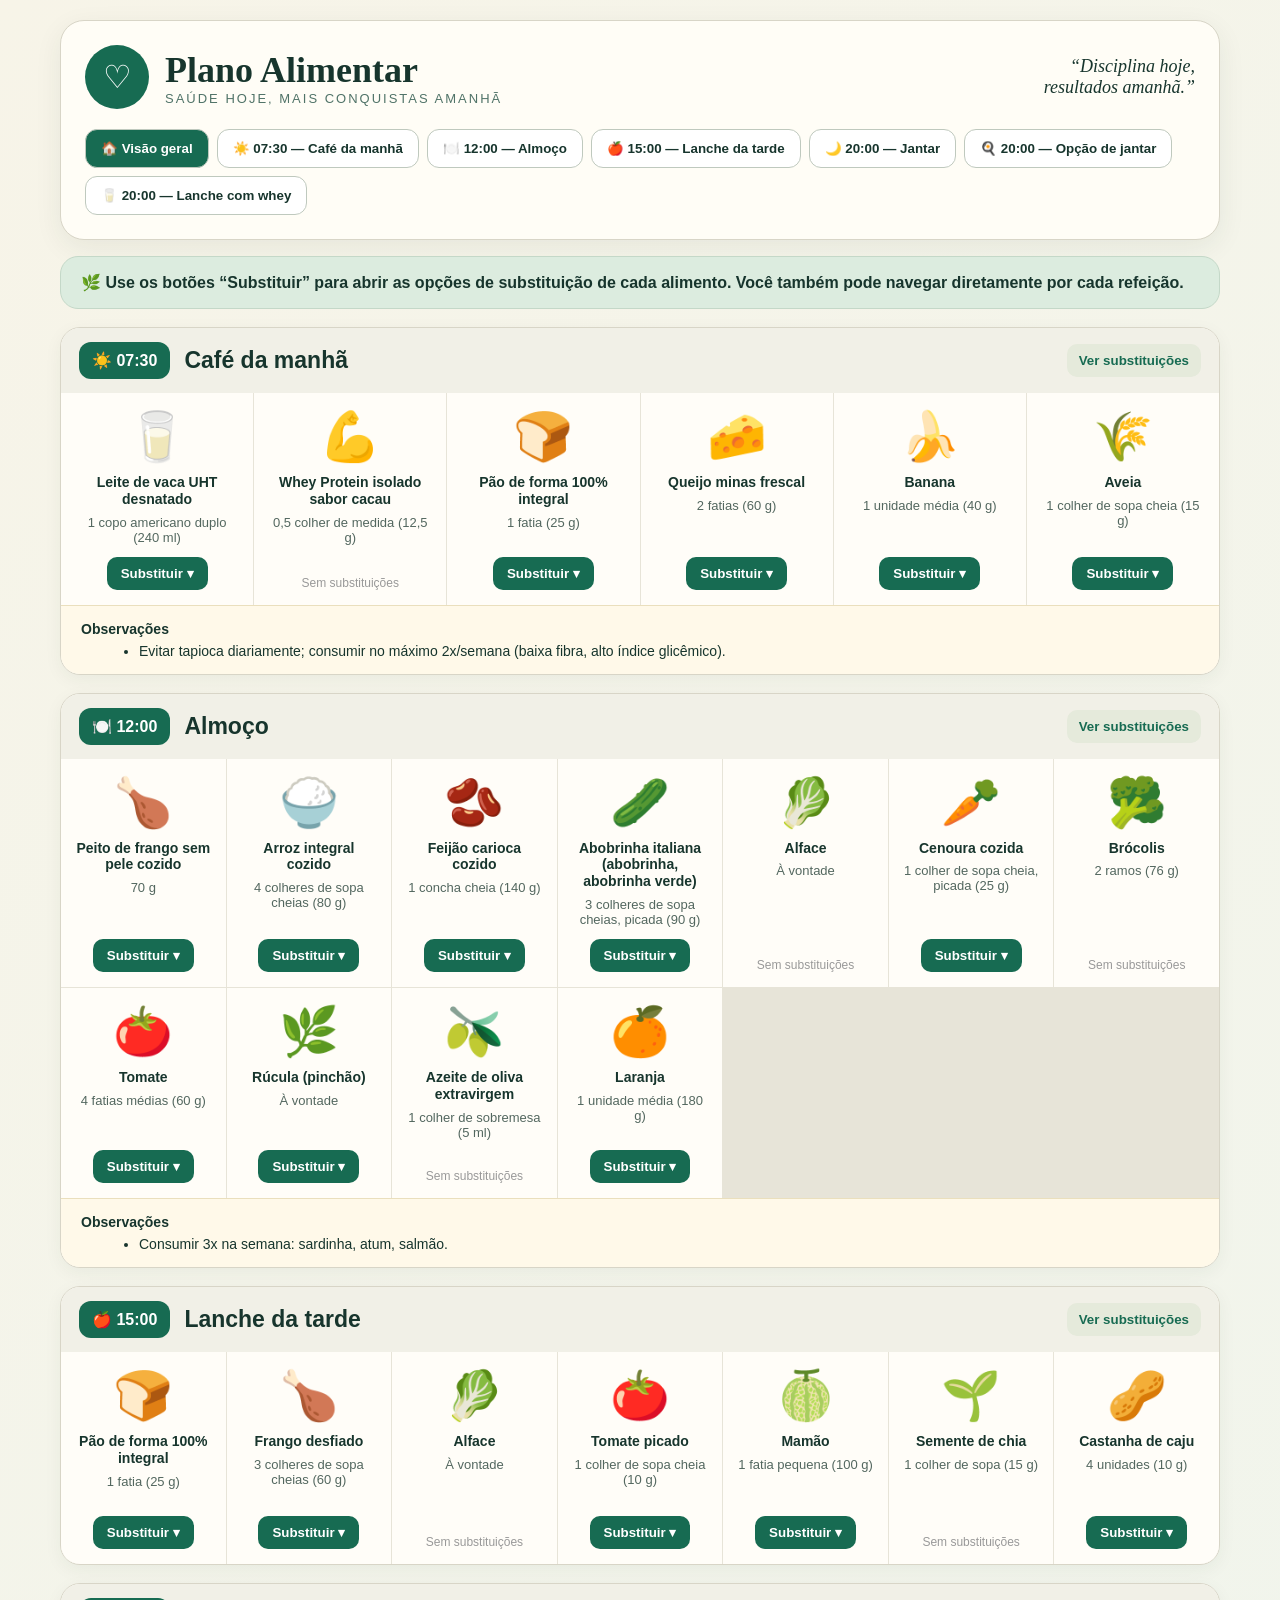
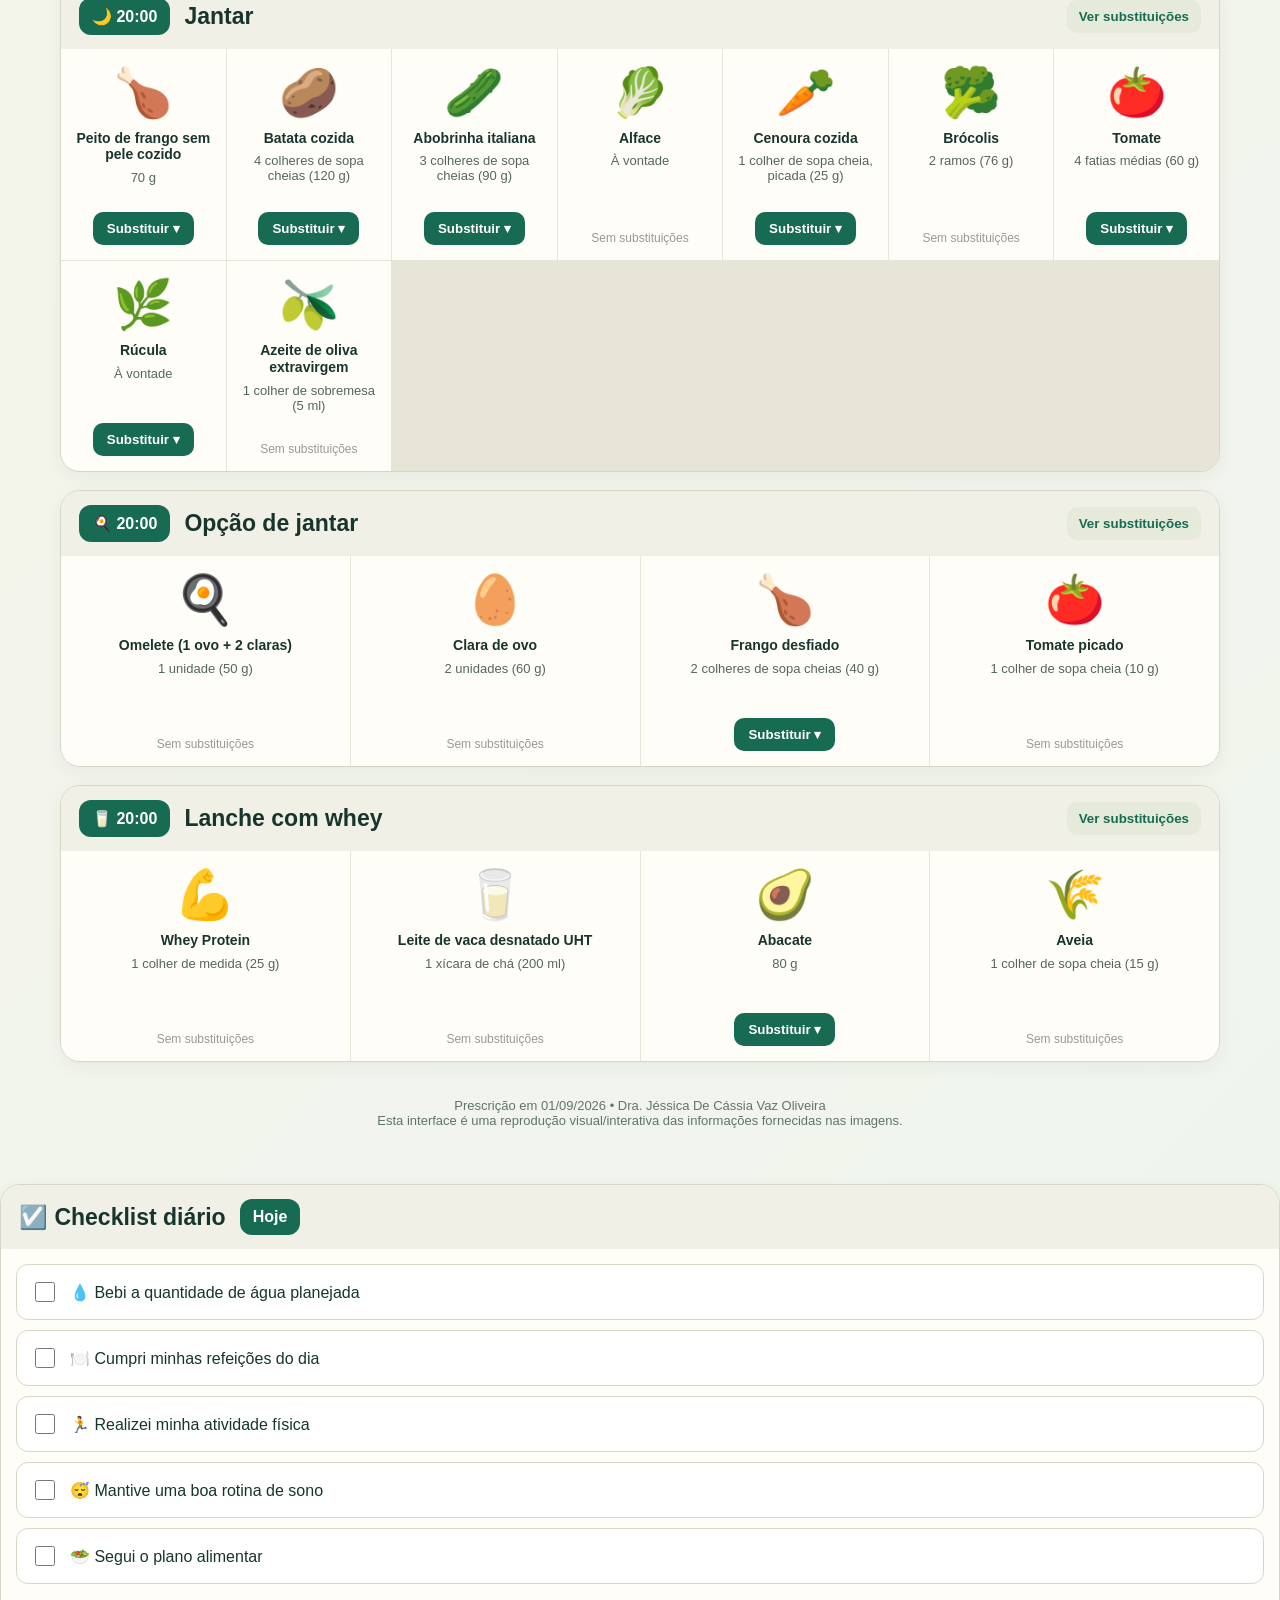
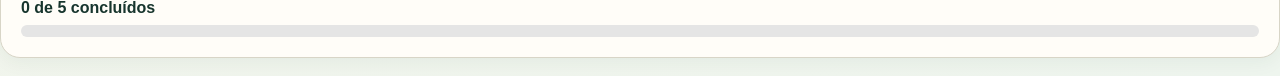
==== commit 1eeaa338: "Integrar checklist diário" ====
--- a/index.html
+++ b/index.html
@@ -35,8 +35,12 @@
   .food-qty{display:block}
 }
 </style>
-<link rel="manifest" href="./manifest.webmanifest"><meta name="theme-color" content="#176b52"><meta name="mobile-web-app-capable" content="yes"><meta name="apple-mobile-web-app-capable" content="yes"><meta name="apple-mobile-web-app-title" content="Plano Alimentar"><link rel="apple-touch-icon" href="./icons/icon-192.png"></head>
+<link rel="manifest" href="./manifest.webmanifest"><meta name="theme-color" content="#176b52"><meta name="mobile-web-app-capable" content="yes"><meta name="apple-mobile-web-app-capable" content="yes"><meta name="apple-mobile-web-app-title" content="Plano Alimentar"><link rel="apple-touch-icon" href="./icons/icon-192.png"><style>
+#pwaInstall{display:none;position:fixed;left:50%;bottom:18px;transform:translateX(-50%);z-index:50;border:0;border-radius:14px;padding:13px 18px;background:#176b52;color:#fff;font-weight:800;font-size:15px;box-shadow:0 8px 25px #0004;cursor:pointer}
+#pwaInstall.show{display:block}
+</style></head>
 <body>
+<button id="pwaInstall" type="button" aria-label="Instalar Plano Alimentar">📲 Instalar aplicativo</button>
 <div class="wrap">
 <header>
   <div class="brand"><div class="logo">♡</div><div><h1>Plano Alimentar</h1><div class="sub">SAÚDE HOJE, MAIS CONQUISTAS AMANHÃ</div></div><div class="quote">“Disciplina hoje,<br>resultados amanhã.”</div></div>
@@ -335,9 +339,35 @@
 document.addEventListener('keydown',e=>{if(e.key==='Escape')closeModal()});
 </script>
 <script>
-if("serviceWorker" in navigator){navigator.serviceWorker.register("./sw.js").catch(()=>{});}
-let deferredPrompt=null;
-window.addEventListener("beforeinstallprompt",e=>{e.preventDefault();deferredPrompt=e;});
-window.addEventListener("appinstalled",()=>{deferredPrompt=null;});
-</script></body>
-</html>+(function(){
+  const installButton=document.getElementById("pwaInstall");
+  let deferredPrompt=null;
+  const isStandalone=window.matchMedia("(display-mode: standalone)").matches||window.navigator.standalone===true;
+  function hide(){if(installButton)installButton.classList.remove("show")}
+  function show(){if(!isStandalone&&installButton)installButton.classList.add("show")}
+  if("serviceWorker" in navigator){
+    window.addEventListener("load",async function(){
+      try{
+        const registration=await navigator.serviceWorker.register("./sw.js",{scope:"./"});
+        await registration.update();
+      }catch(error){console.error("Falha ao registrar o Service Worker:",error);}
+    });
+  }
+  window.addEventListener("beforeinstallprompt",function(event){
+    event.preventDefault(); deferredPrompt=event; show();
+  });
+  if(installButton){
+    installButton.addEventListener("click",async function(){
+      if(!deferredPrompt)return;
+      deferredPrompt.prompt();
+      try{await deferredPrompt.userChoice;}finally{deferredPrompt=null;hide();}
+    });
+  }
+  window.addEventListener("appinstalled",function(){deferredPrompt=null;hide();});
+})();
+</script>
+  
+<script src="checklist-app.js"></script>
+
+</body>
+</html>
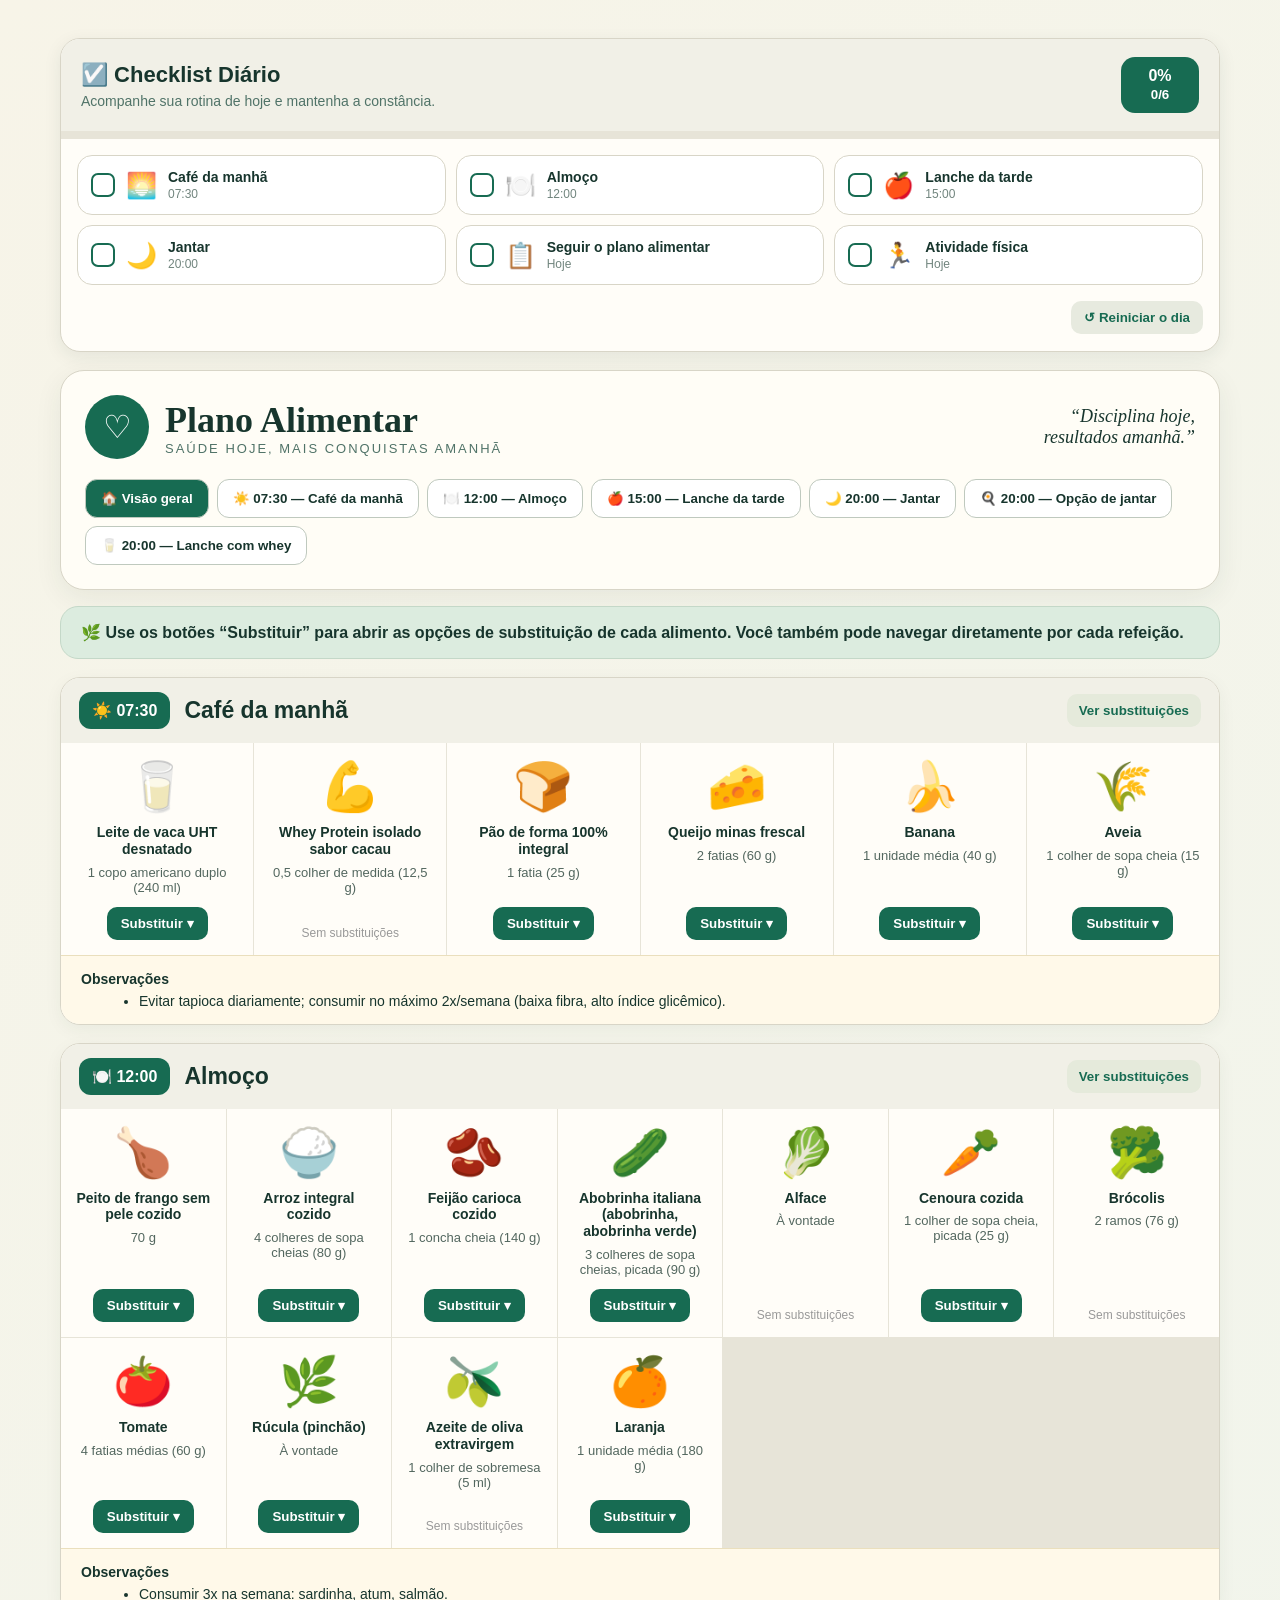
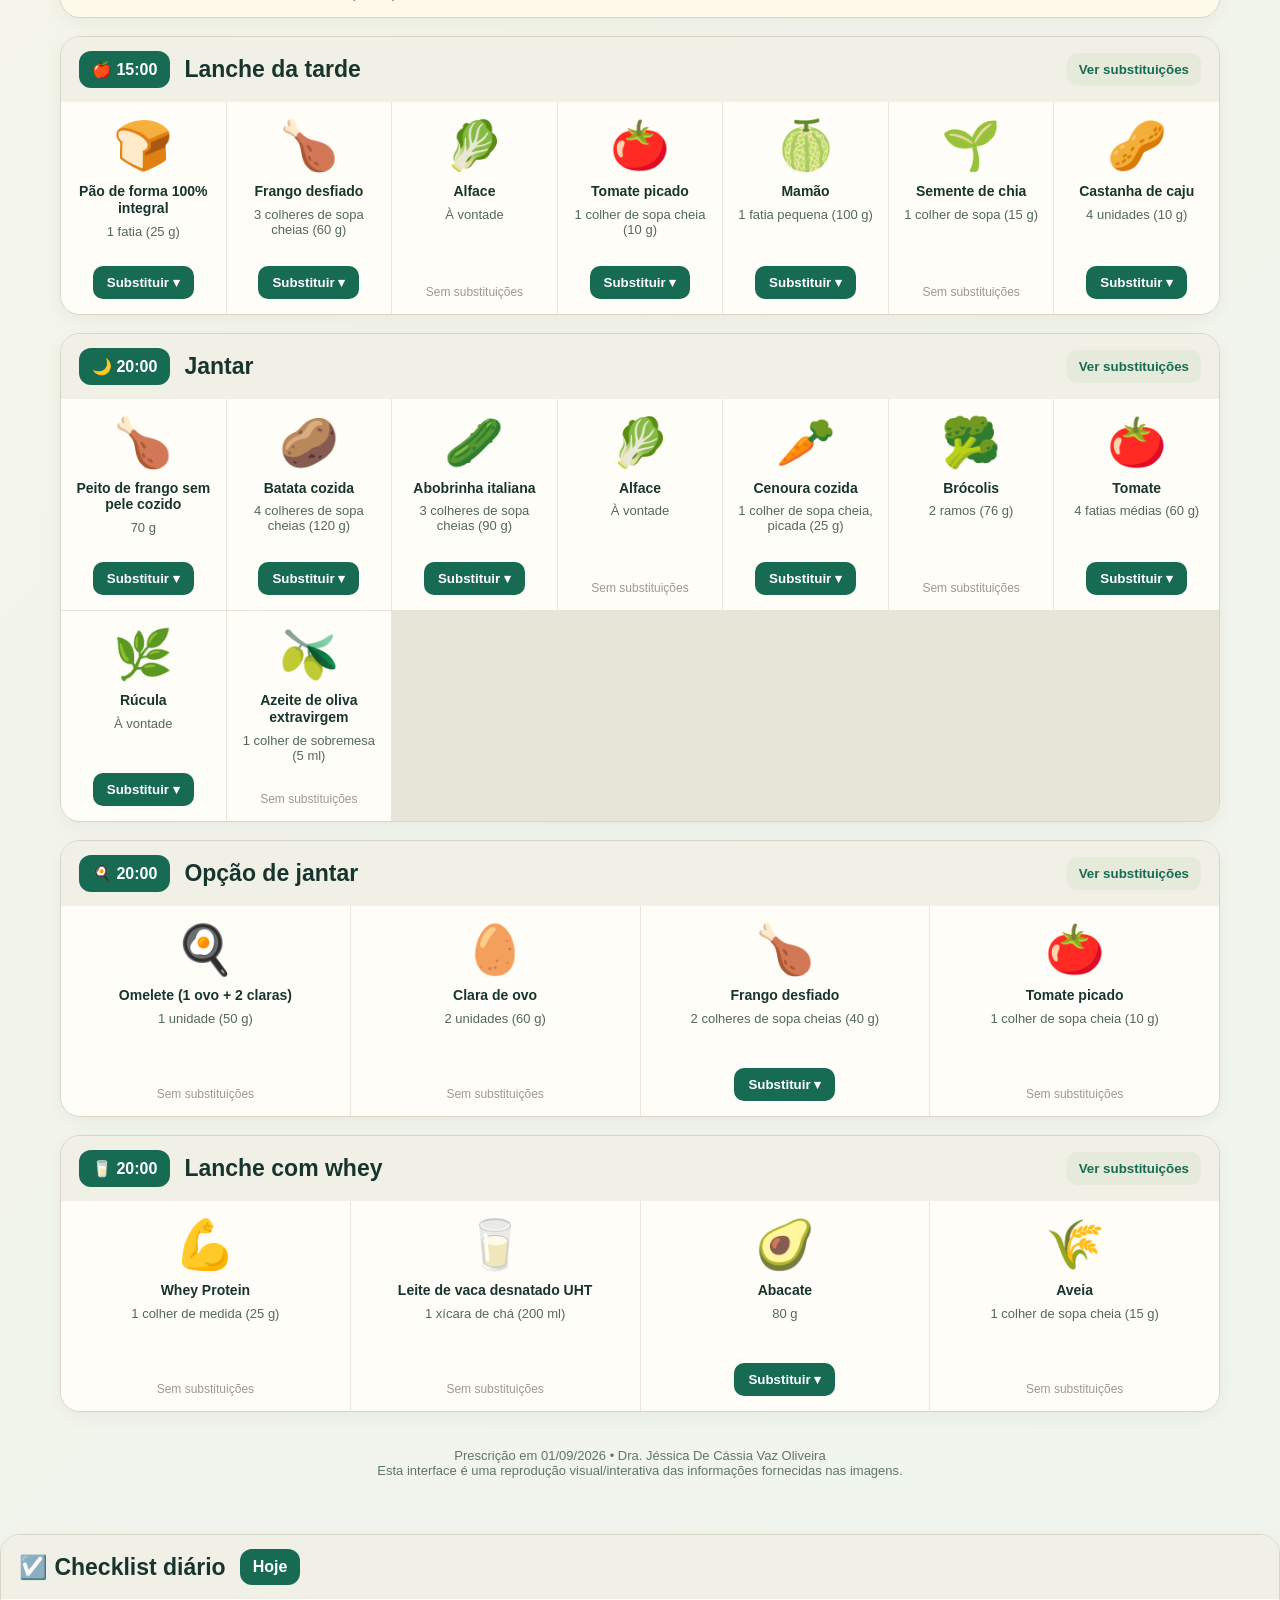
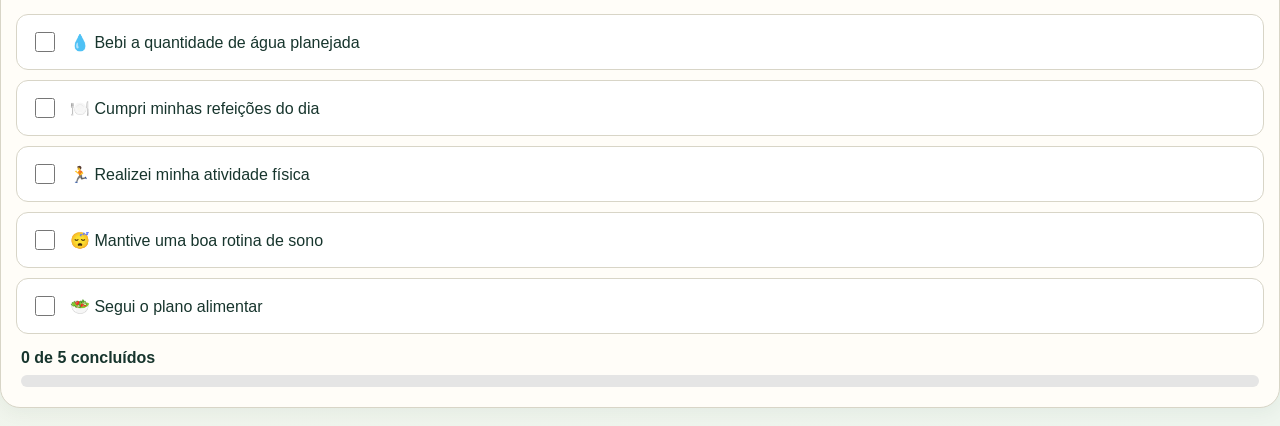
==== commit a71d0206: "Integrar checklist diário V2" ====
--- a/index.html
+++ b/index.html
@@ -365,9 +365,8 @@
   }
   window.addEventListener("appinstalled",function(){deferredPrompt=null;hide();});
 })();
-</script>
-  
+</script>  
 <script src="checklist-app.js"></script>
-
+<script src="checklist-integracao.js"></script>
 </body>
 </html>
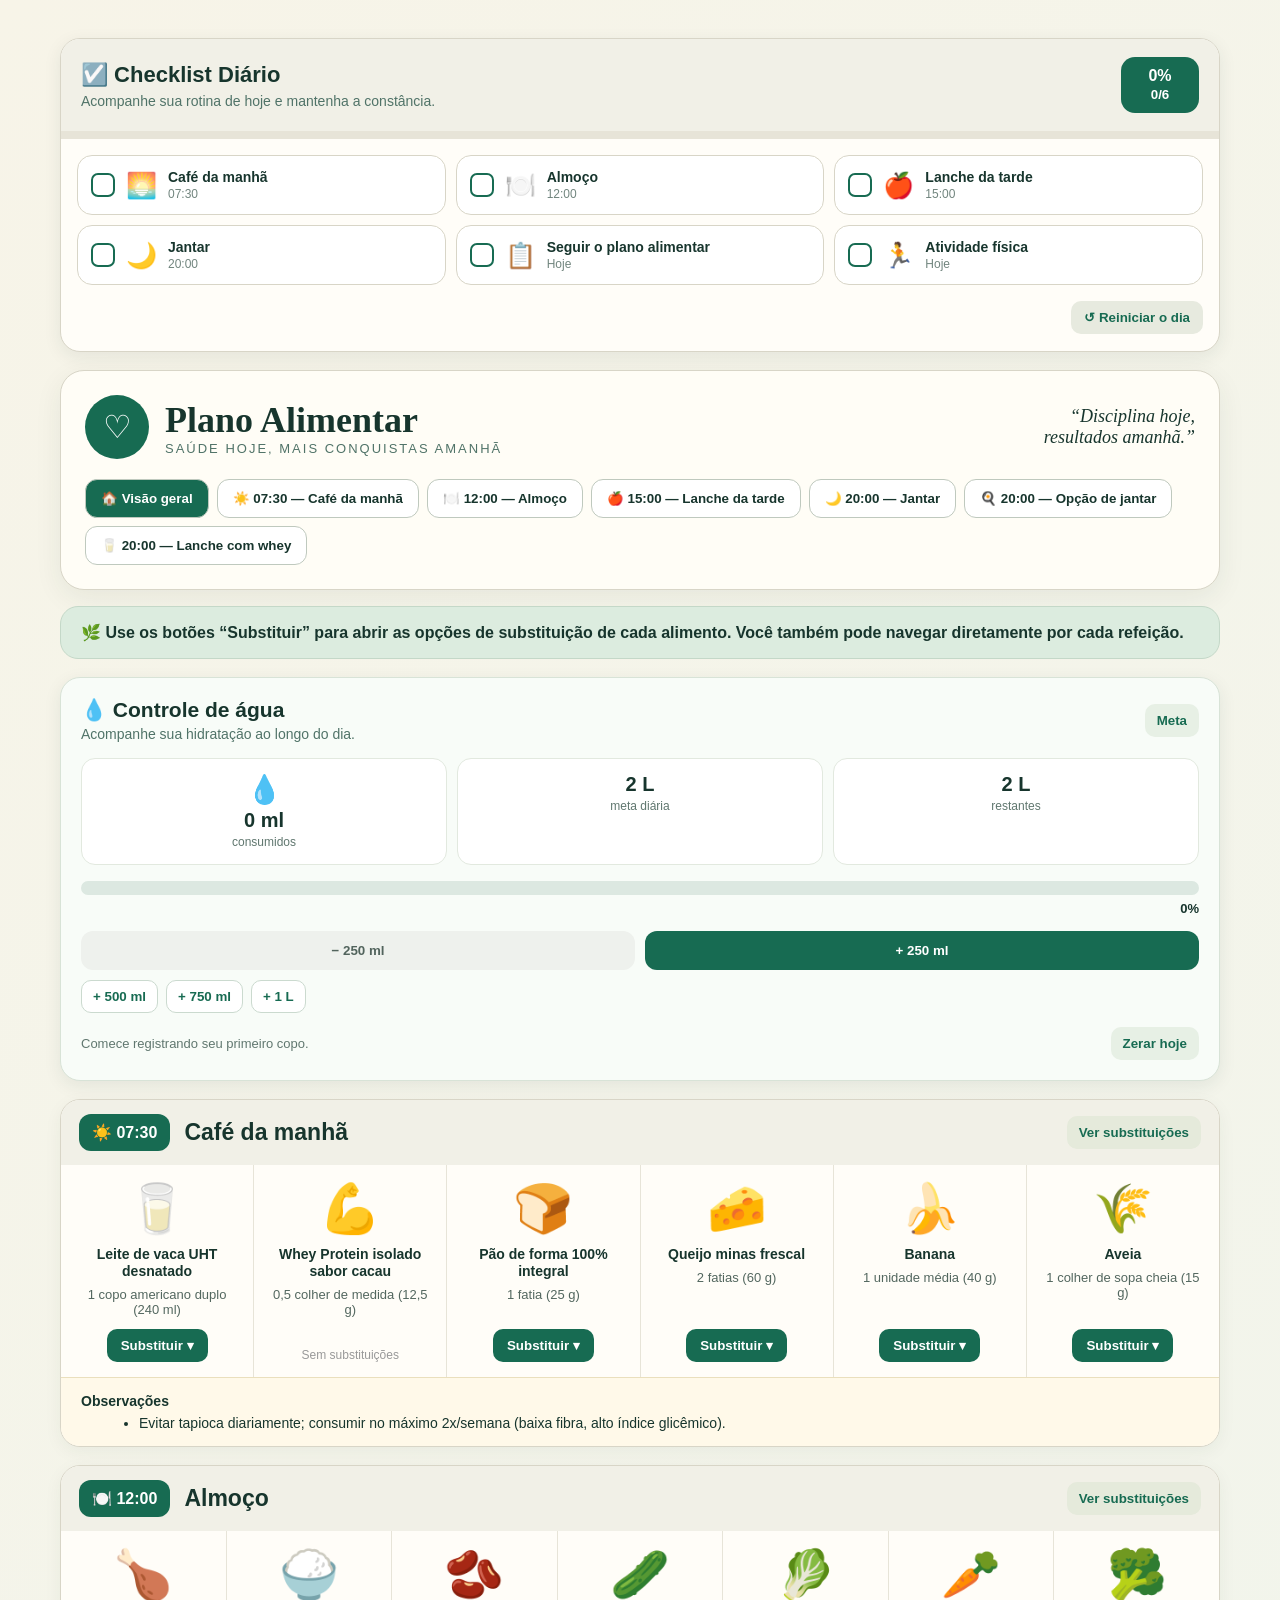
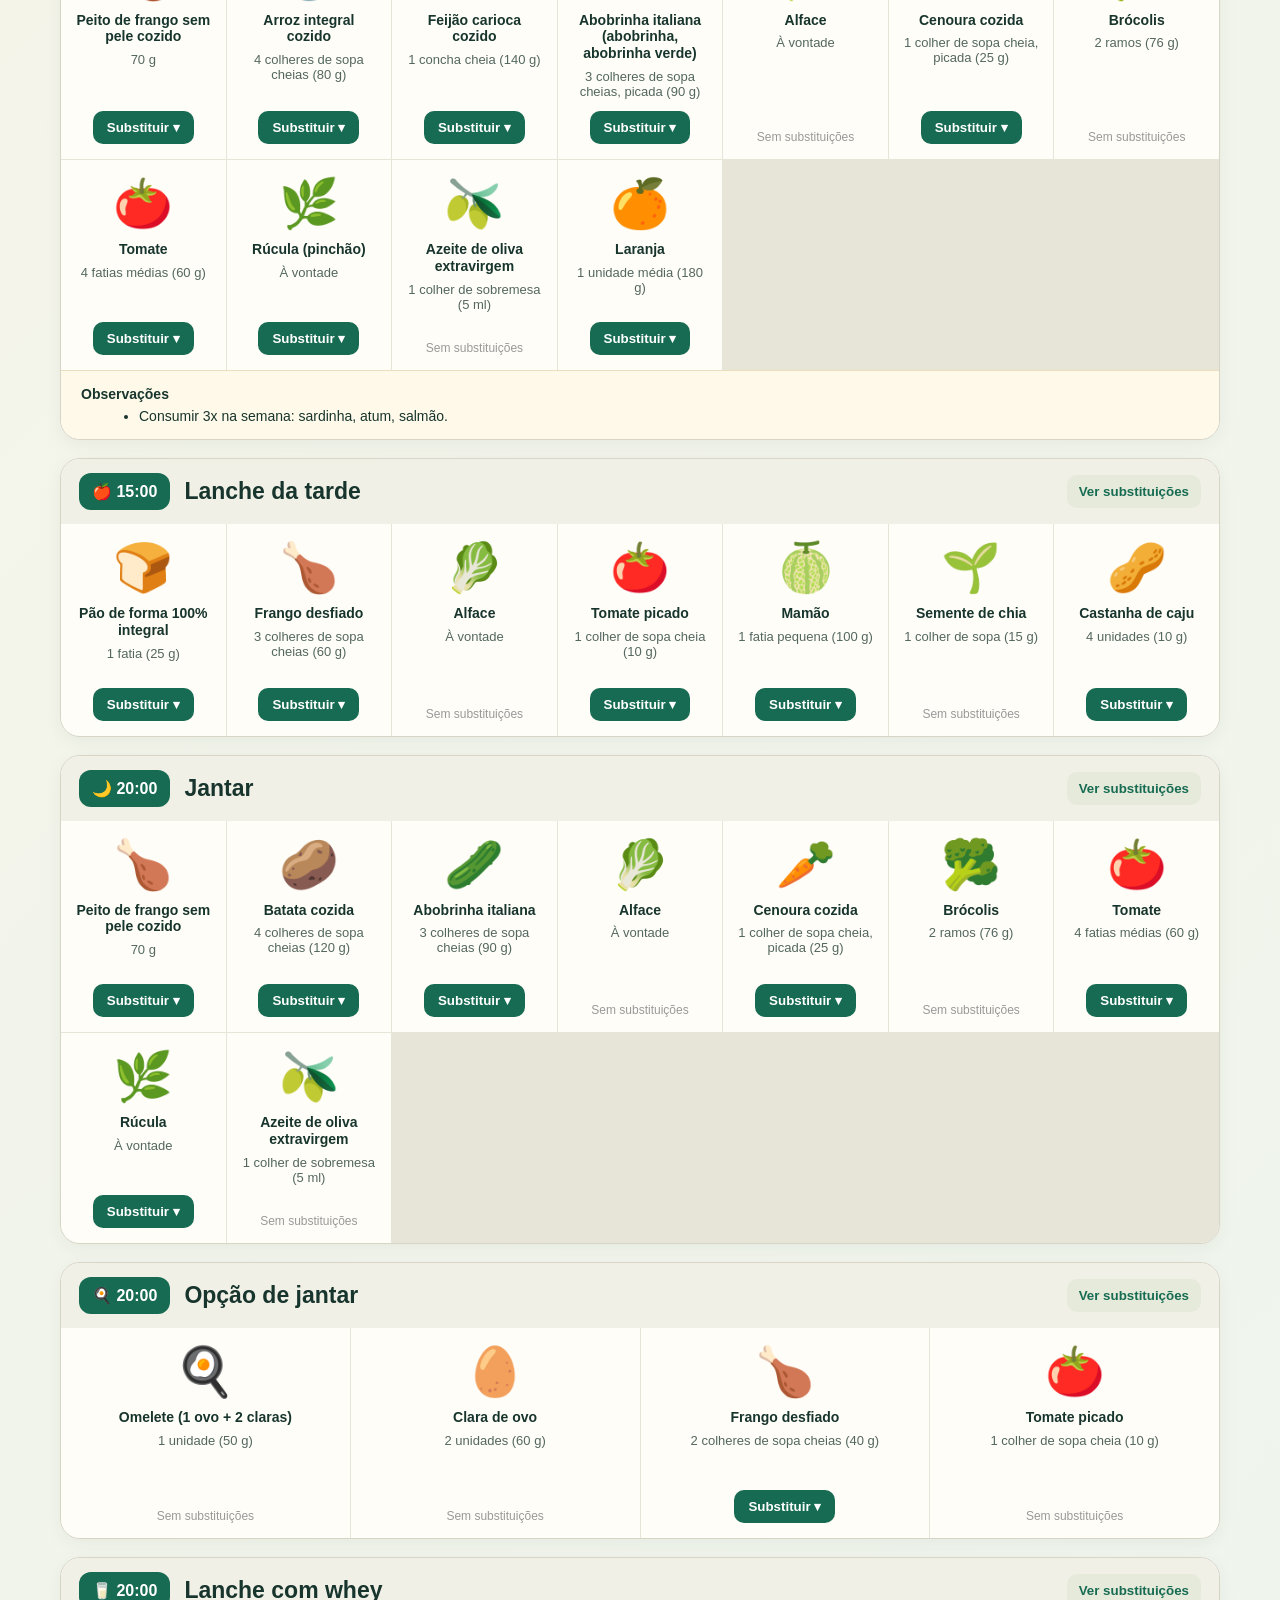
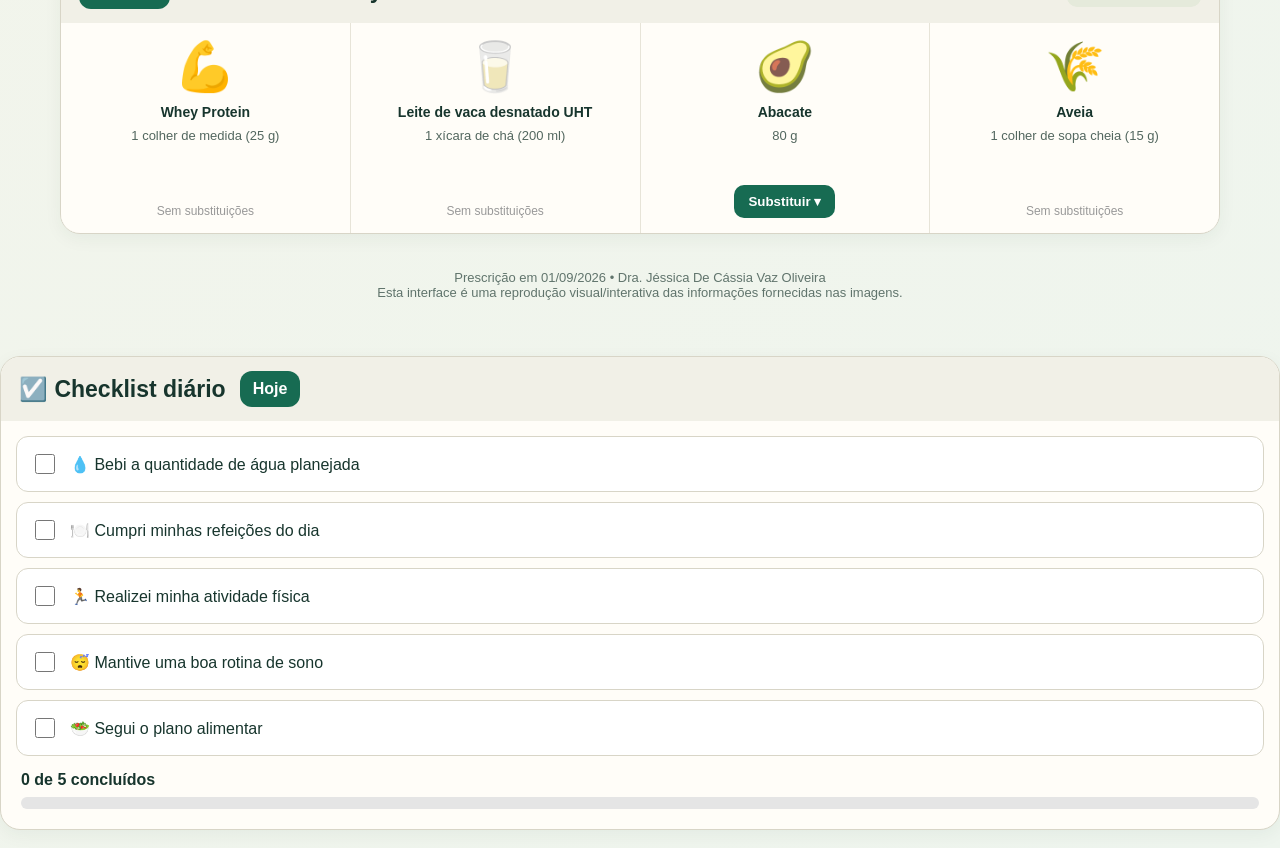
==== commit 8b28438f: "Controle de Água" ====
--- a/index.html
+++ b/index.html
@@ -368,5 +368,6 @@
 </script>  
 <script src="checklist-app.js"></script>
 <script src="checklist-integracao.js"></script>
+<script src="agua.js"></script>
 </body>
 </html>
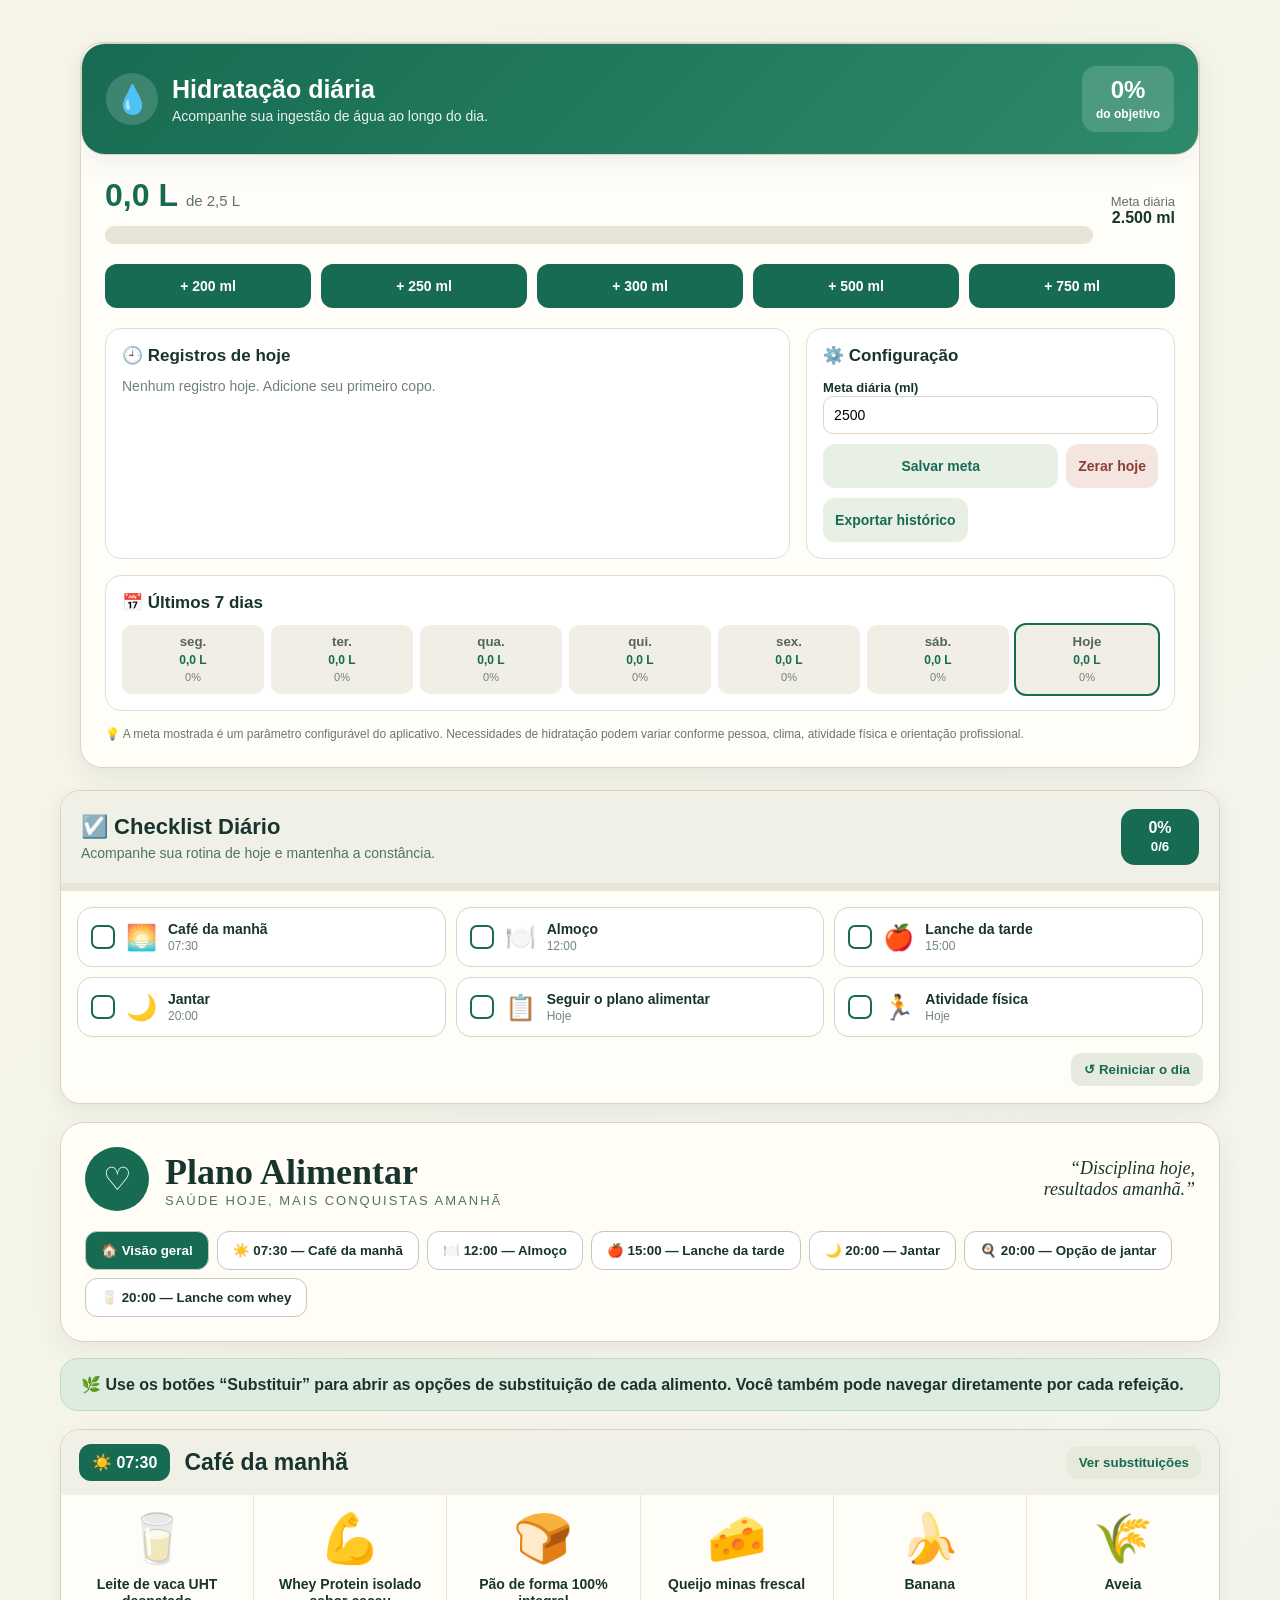
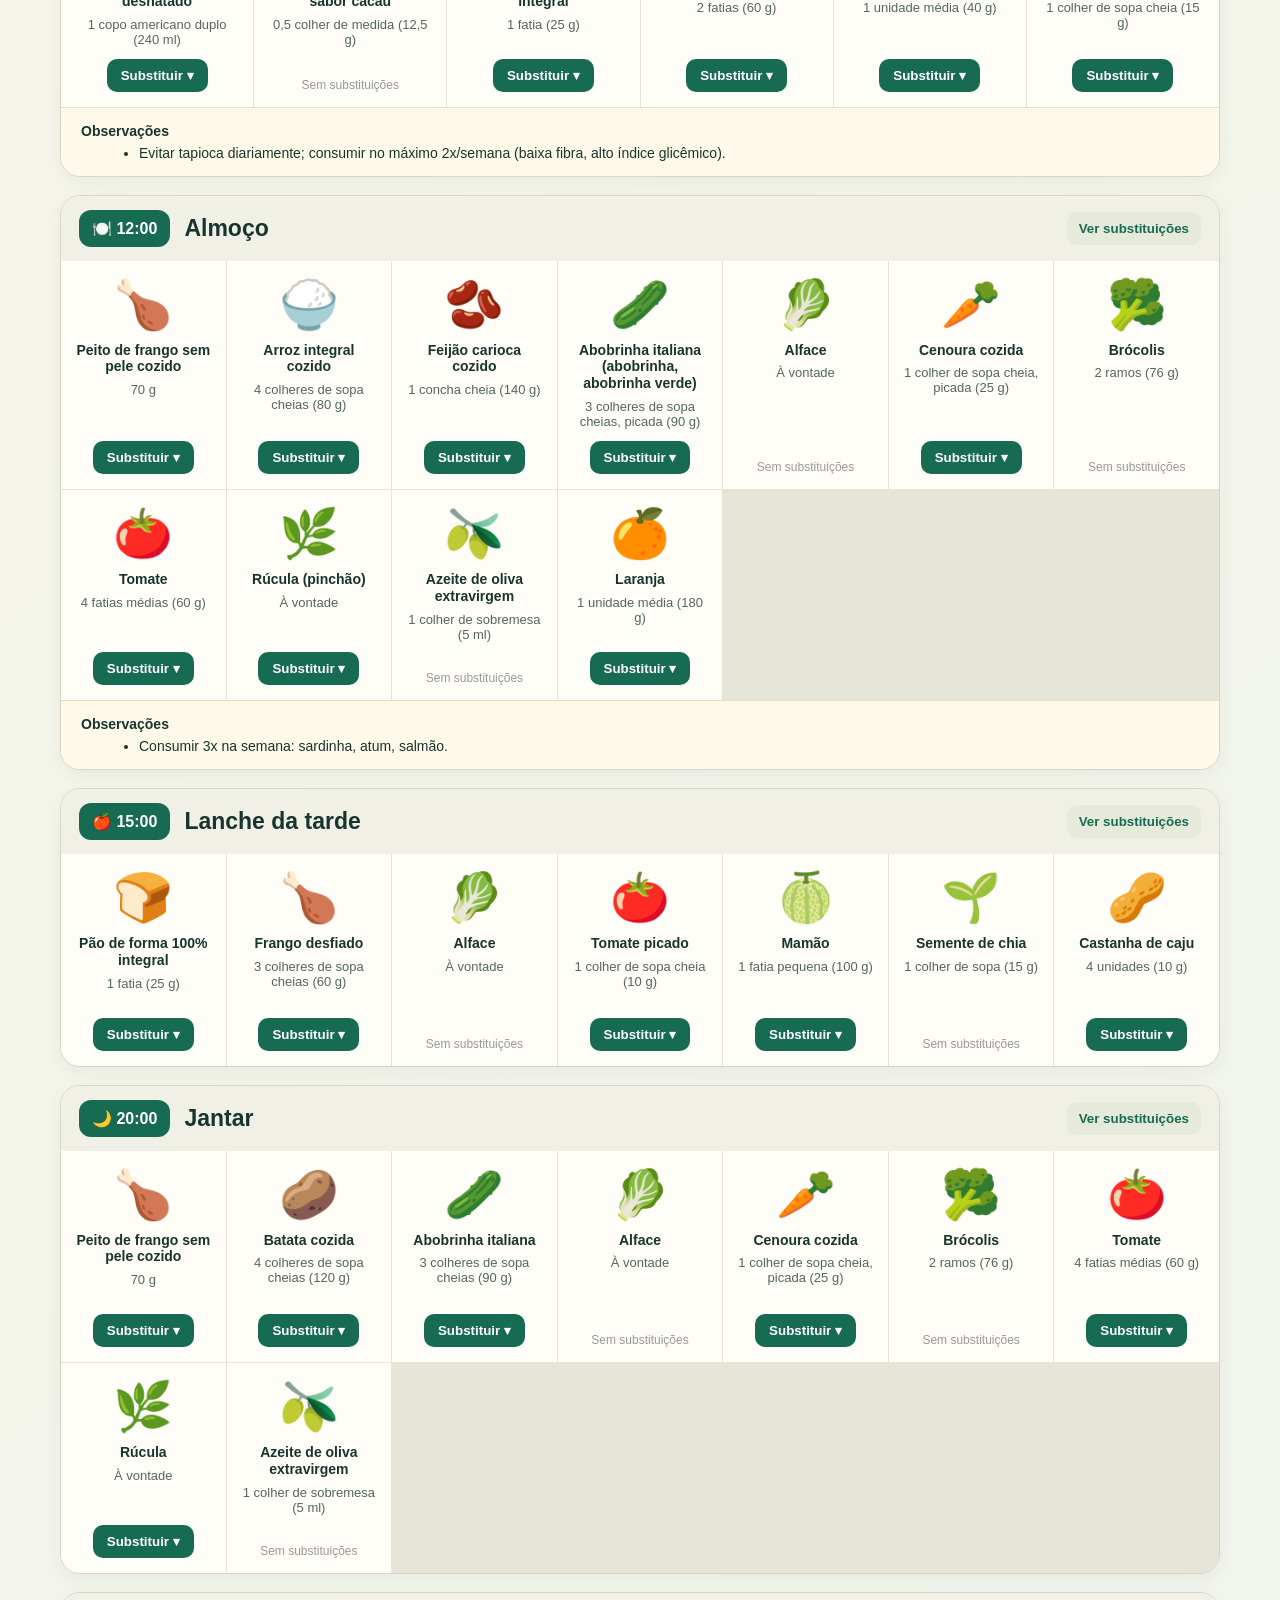
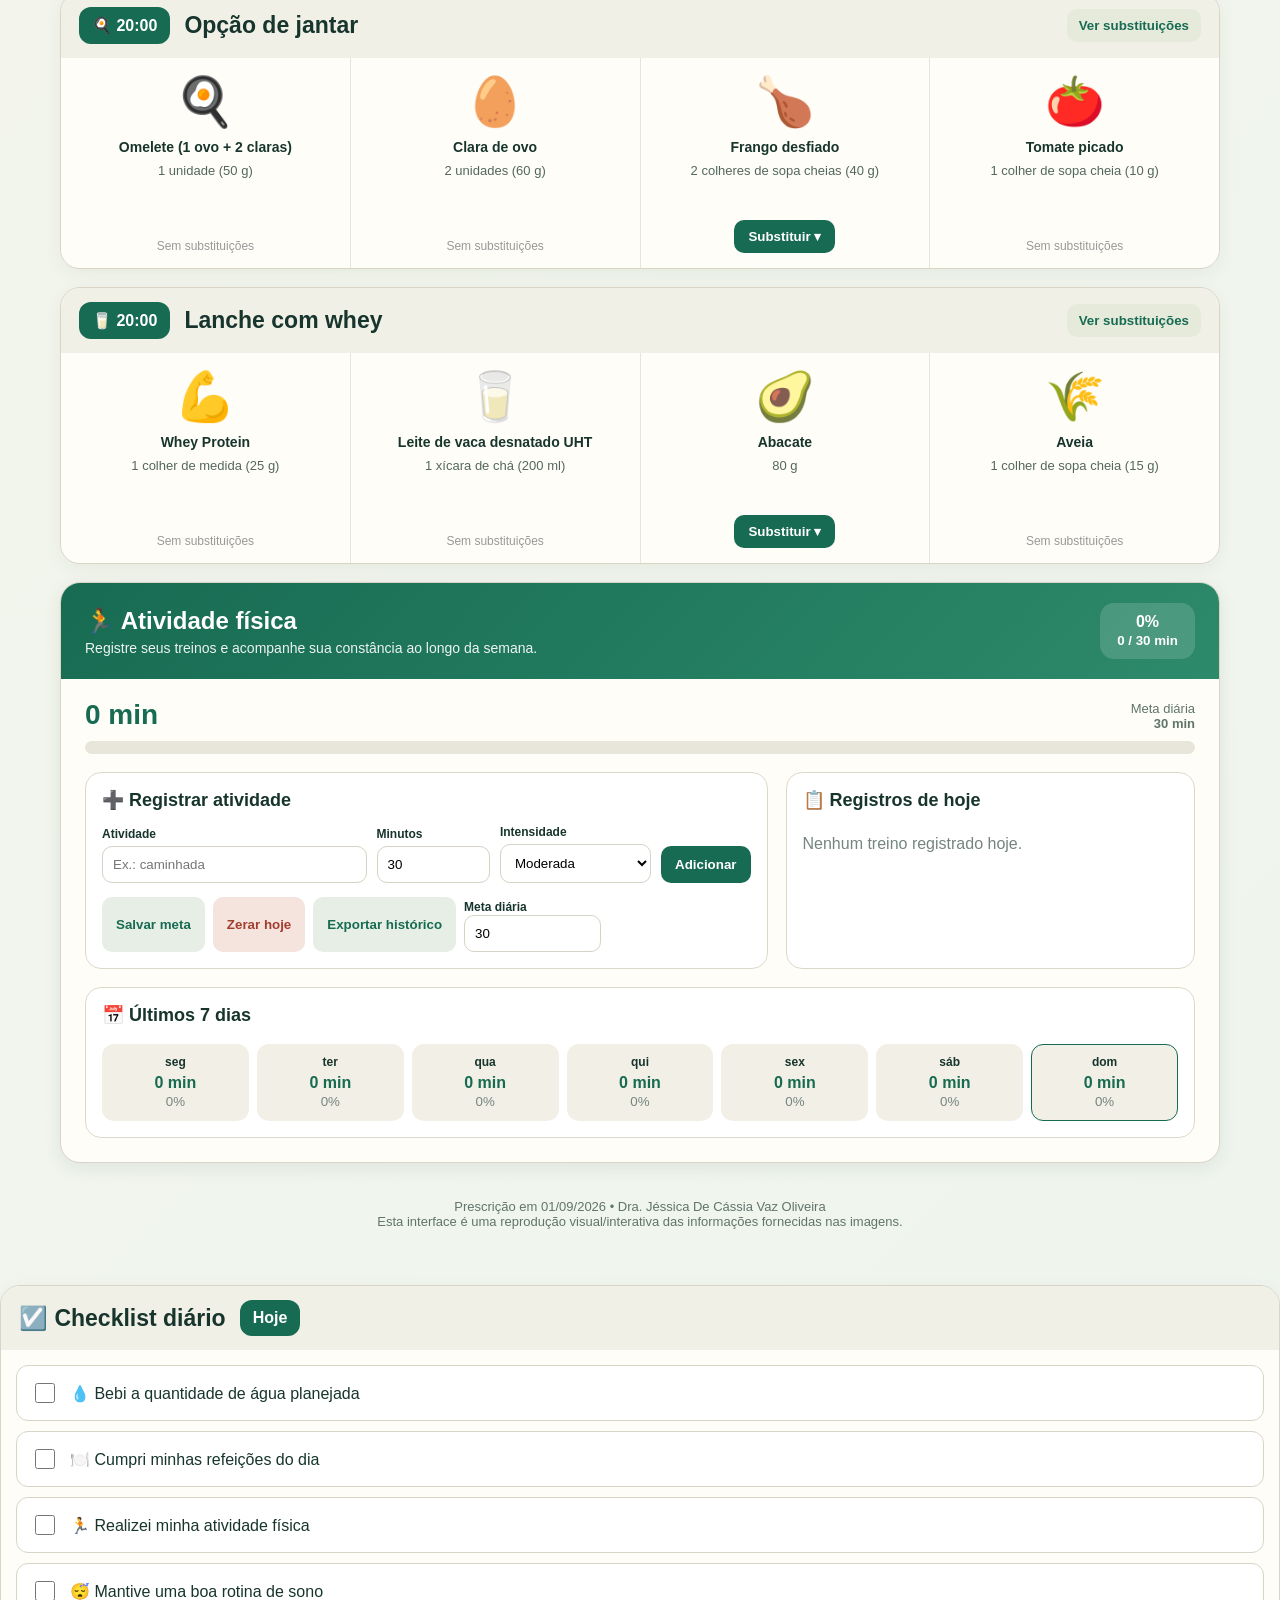
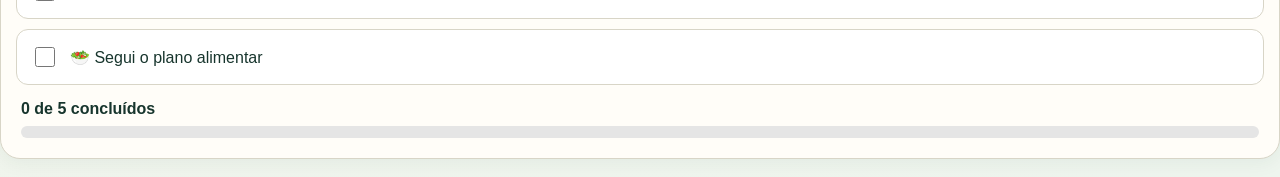
==== commit 6f9be813: "Update index.html" ====
--- a/index.html
+++ b/index.html
@@ -369,5 +369,6 @@
 <script src="checklist-app.js"></script>
 <script src="checklist-integracao.js"></script>
 <script src="agua.js"></script>
+<script src="atividade.js"></script>
 </body>
 </html>
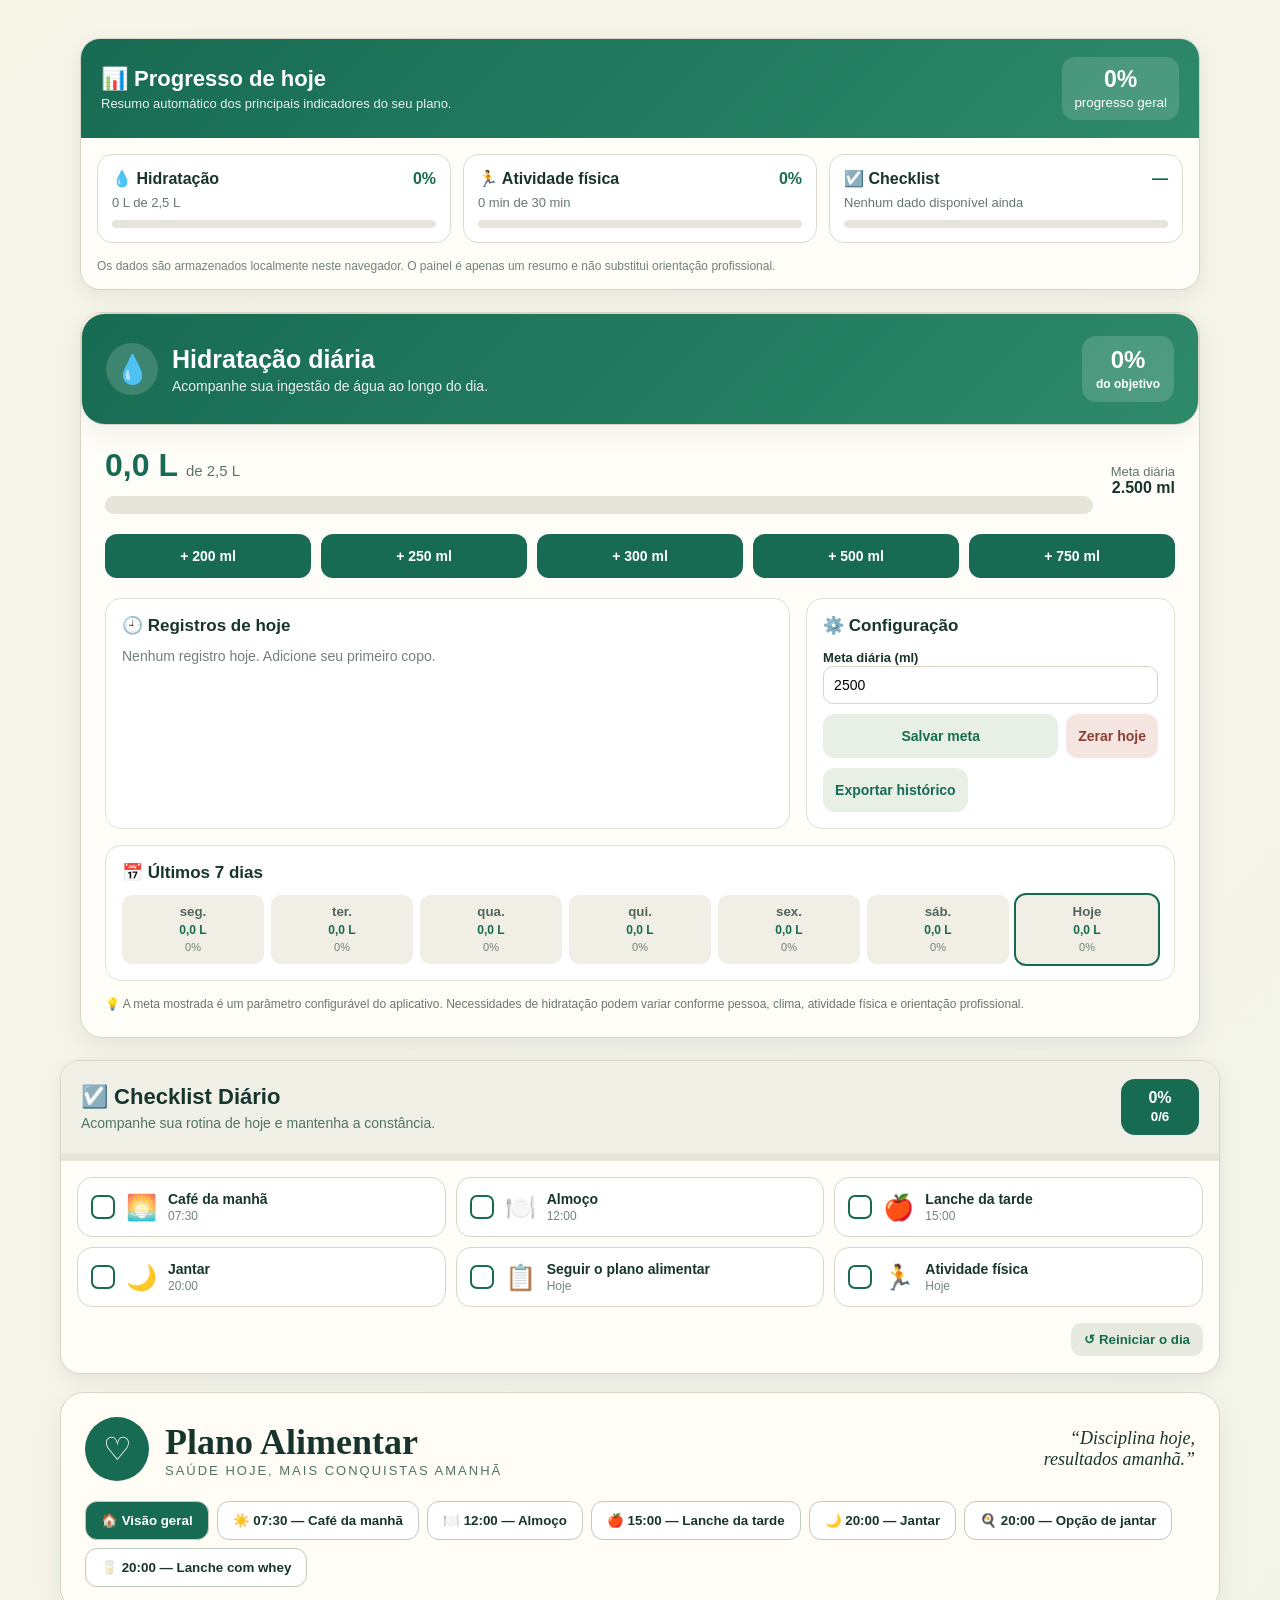
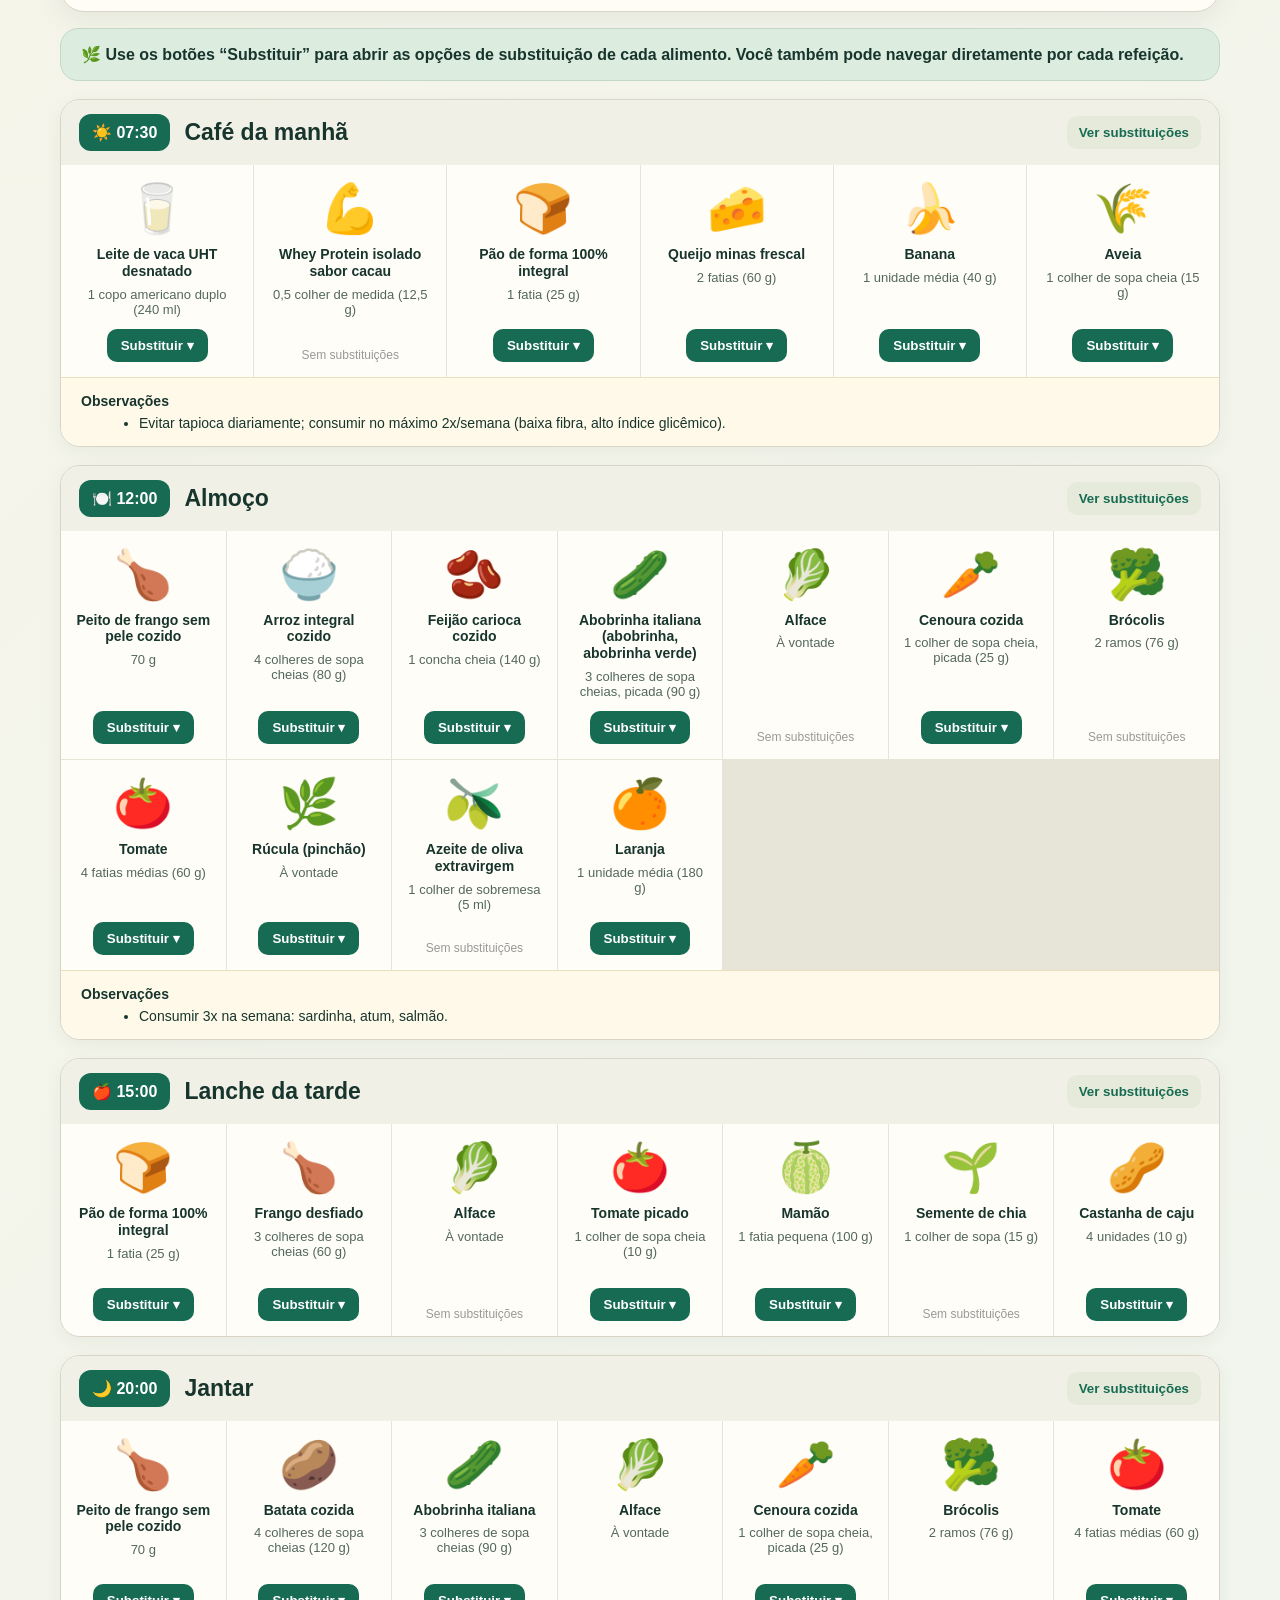
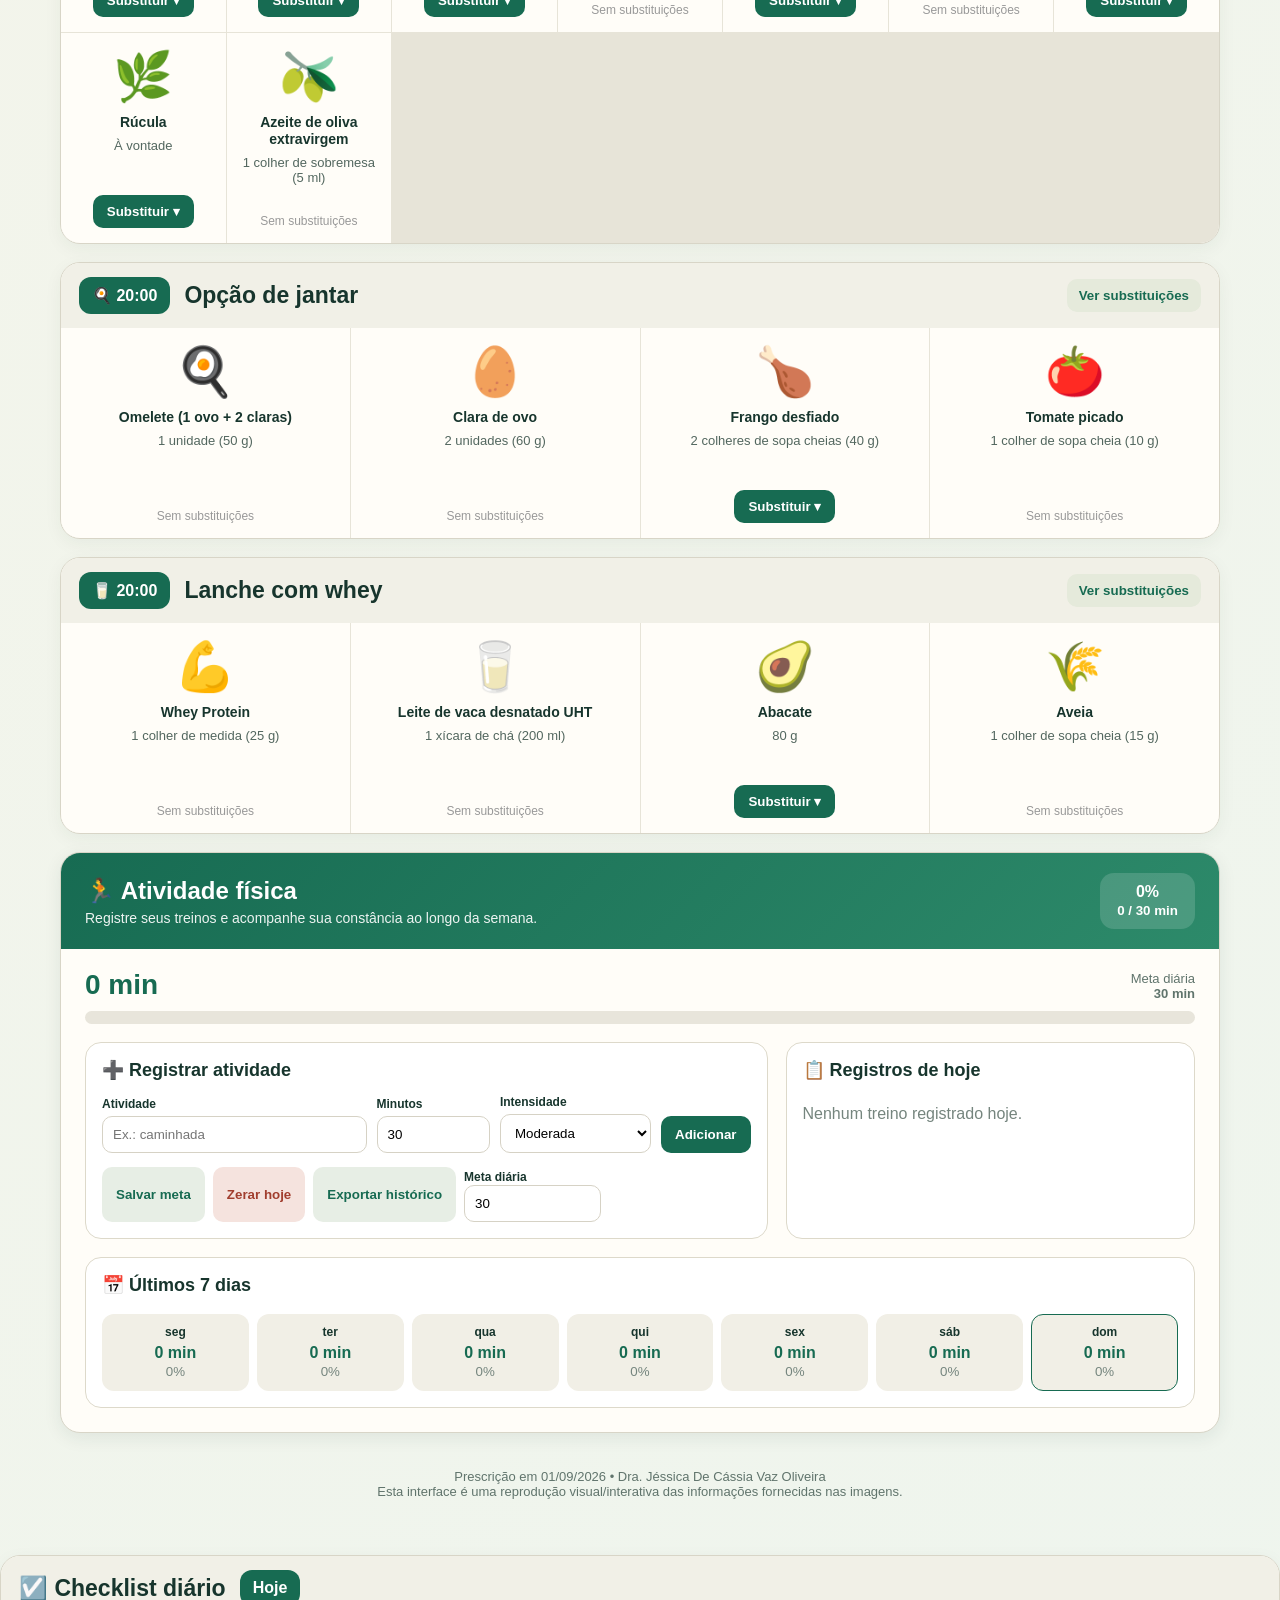
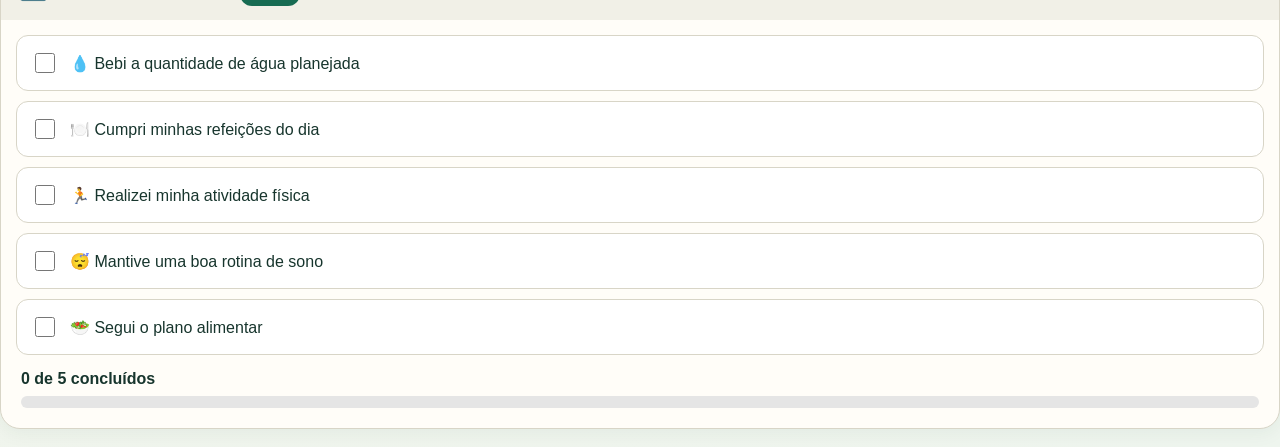
==== commit 3fb2a61f: "Painel Geral" ====
--- a/index.html
+++ b/index.html
@@ -370,5 +370,6 @@
 <script src="checklist-integracao.js"></script>
 <script src="agua.js"></script>
 <script src="atividade.js"></script>
+<script src="painel-geral.js"></script>
 </body>
 </html>
